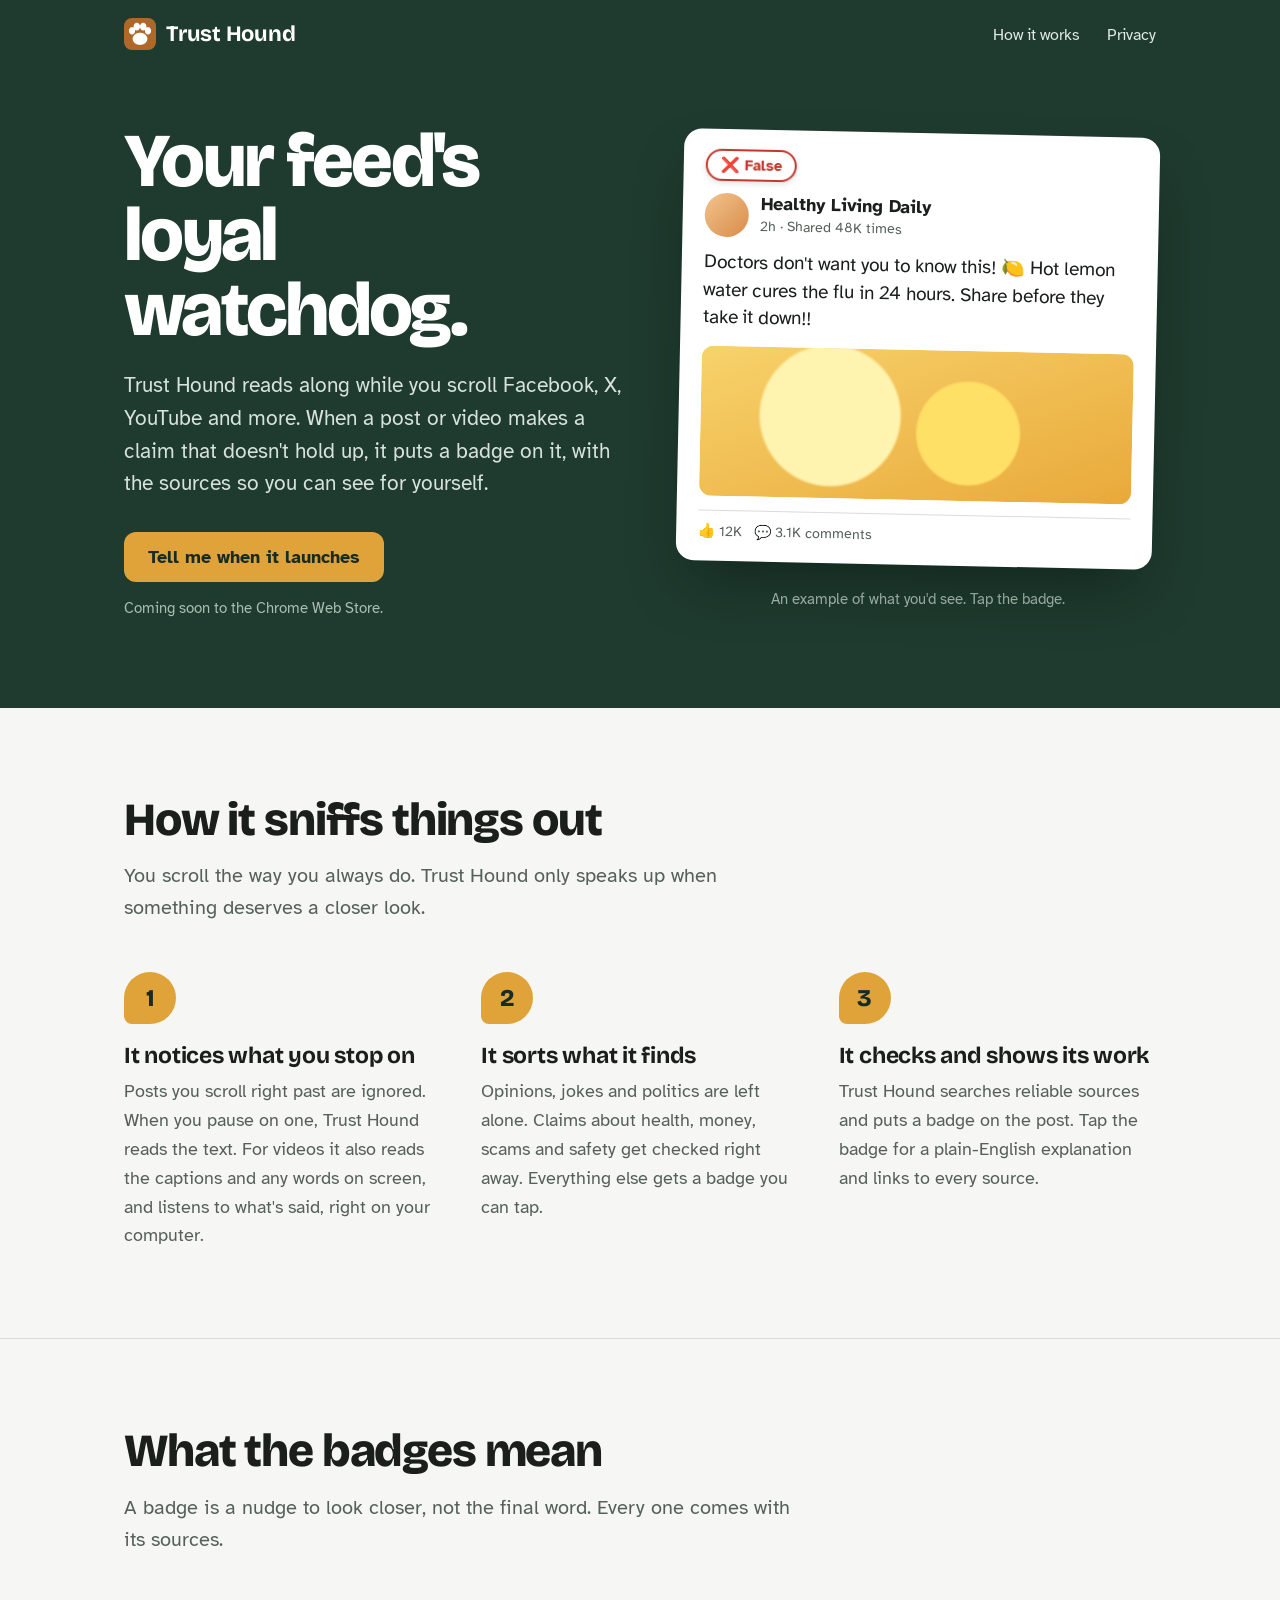
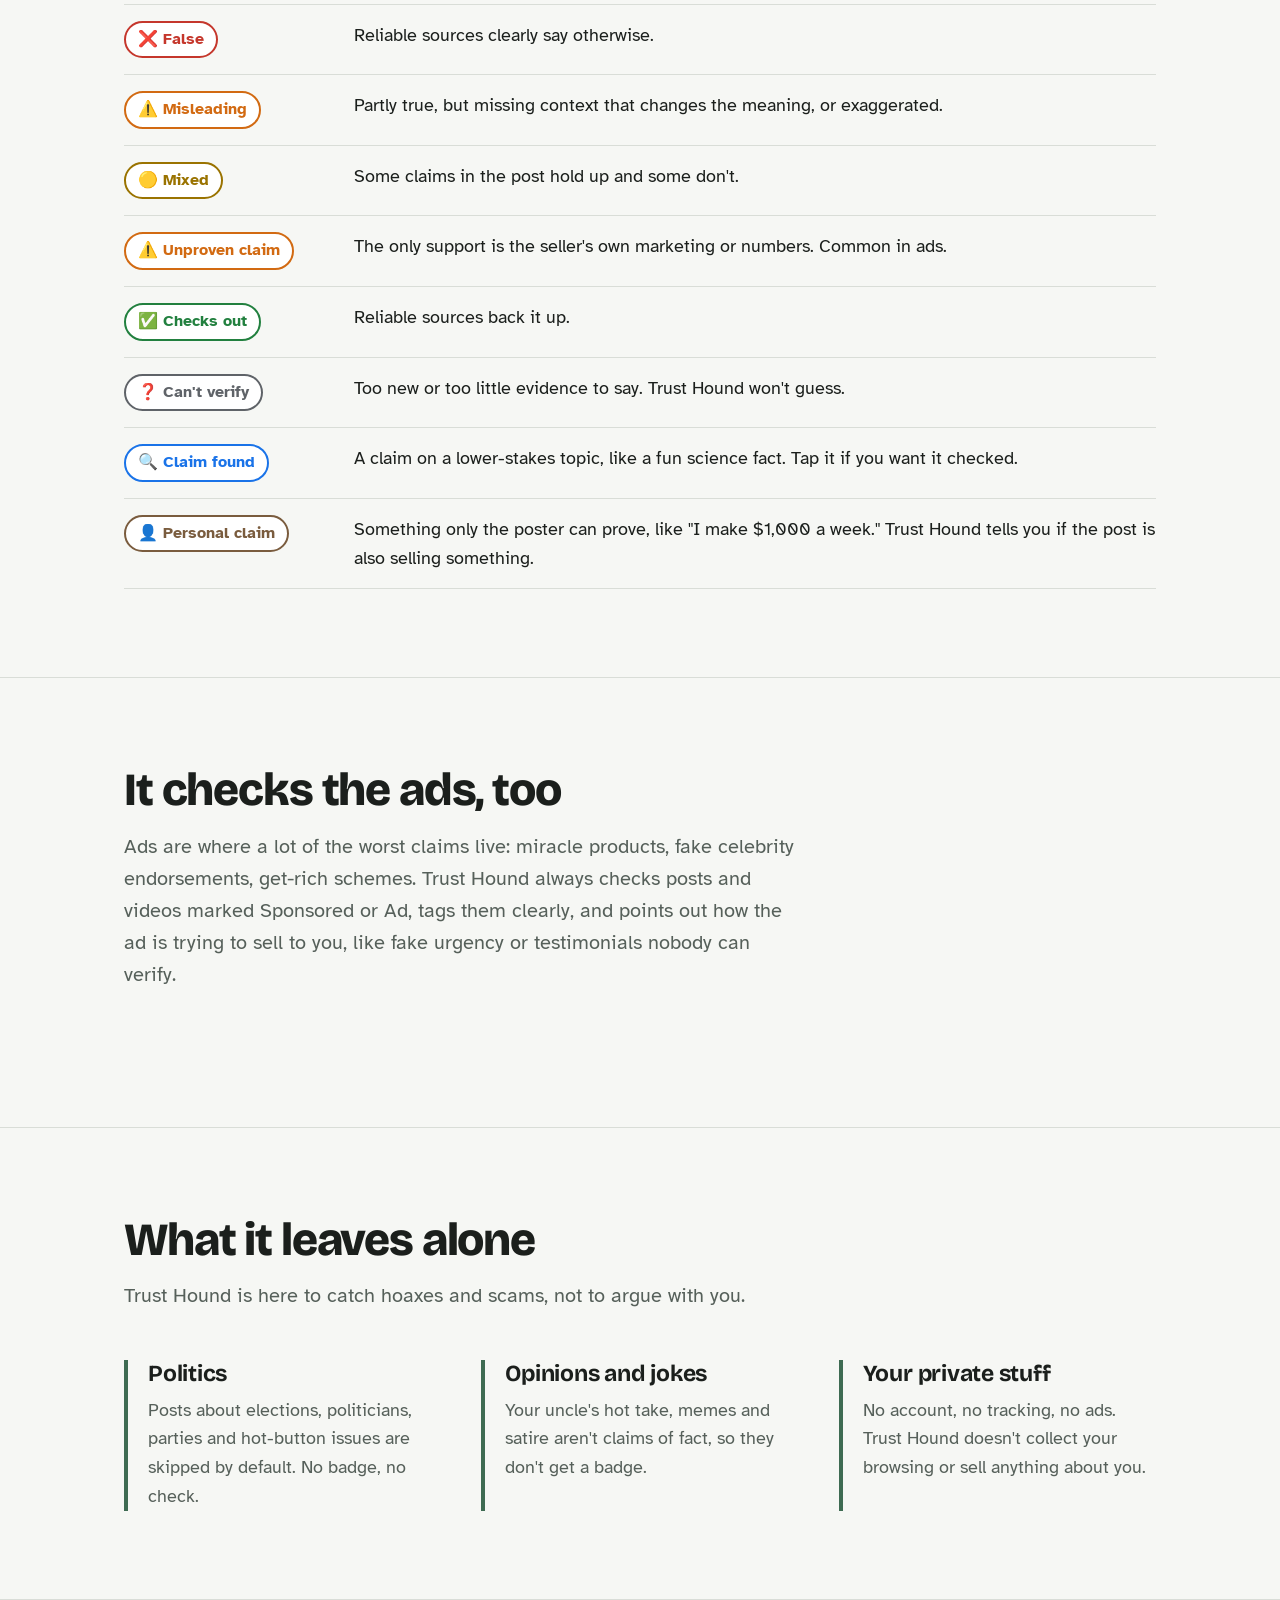
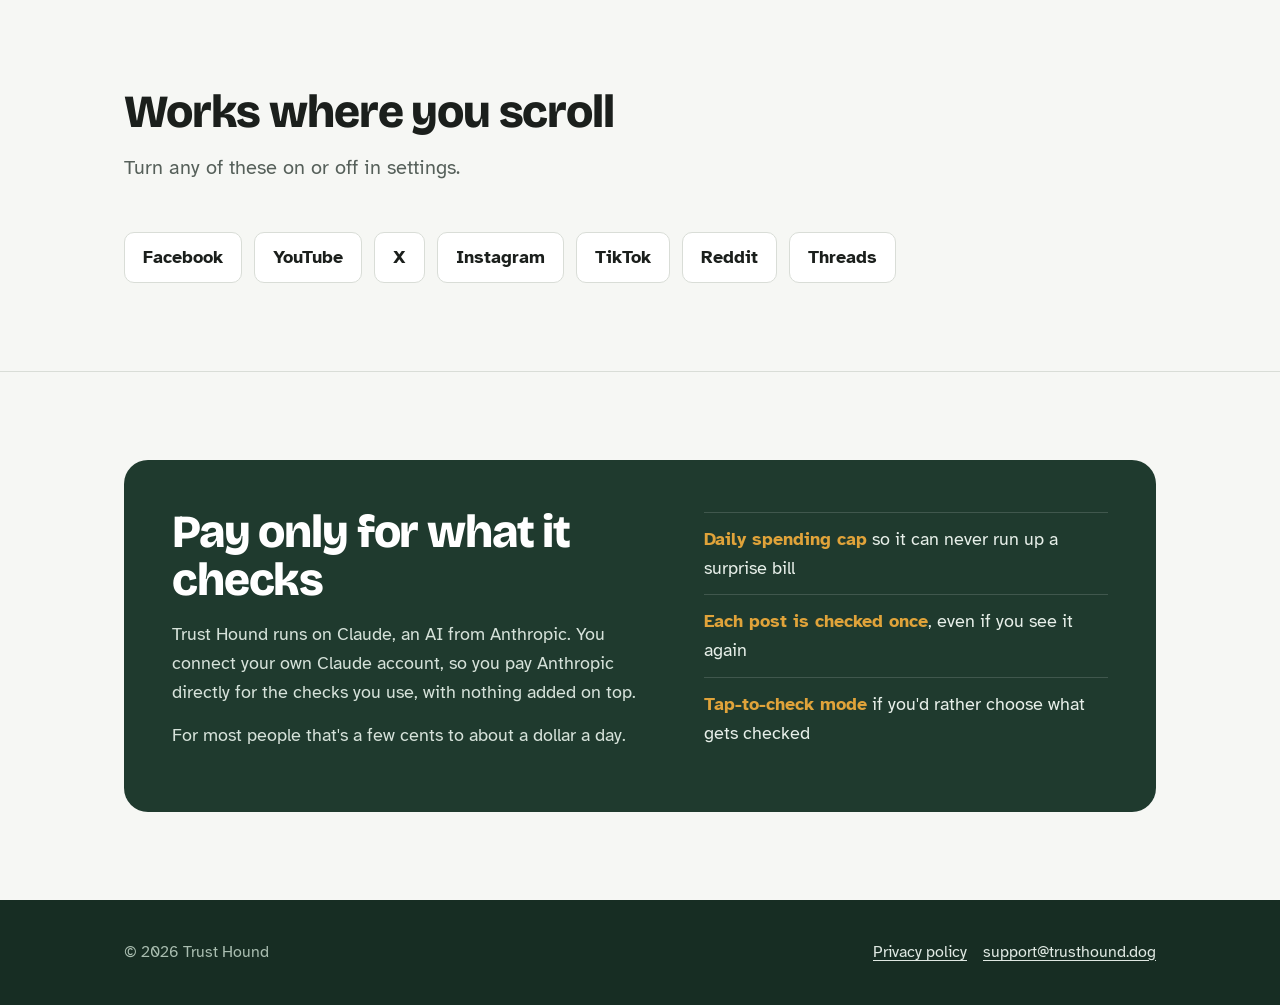
==== index.html @ 7e91432e "Add files via upload" ====
<!doctype html>
<html lang="en">
<head>
<meta charset="utf-8">
<meta name="viewport" content="width=device-width, initial-scale=1">
<title>Trust Hound — your feed's loyal watchdog</title>
<meta name="description" content="Trust Hound is a Chrome extension that flags false and misleading claims in social media posts and videos as you scroll, with sources for every verdict.">
<meta property="og:title" content="Trust Hound — your feed's loyal watchdog">
<meta property="og:description" content="Flags false and misleading posts and videos as you scroll, with sources for every verdict.">
<meta property="og:image" content="https://trusthound.dog/icon128.png">
<link rel="icon" href="icon128.png">
<link rel="preconnect" href="https://fonts.googleapis.com">
<link rel="preconnect" href="https://fonts.gstatic.com" crossorigin>
<link href="https://fonts.googleapis.com/css2?family=Atkinson+Hyperlegible:wght@400;700&family=Bricolage+Grotesque:opsz,wght@12..96,700;12..96,800&display=swap" rel="stylesheet">
<link rel="stylesheet" href="style.css">
</head>
<body>

<header class="bar">
  <div class="wrap">
    <a class="brand" href="/"><img src="icon128.png" alt="">Trust Hound</a>
    <nav>
      <a href="#how">How it works</a>
      <a href="privacy.html">Privacy</a>
    </nav>
  </div>
</header>

<main>
  <section class="hero">
    <div class="wrap">
      <div>
        <h1>Your feed's loyal watchdog.</h1>
        <p class="lede">Trust Hound reads along while you scroll Facebook, X, YouTube and more. When a post or video makes a claim that doesn't hold up, it puts a badge on it, with the sources so you can see for yourself.</p>
        <a class="cta" href="mailto:support@trusthound.dog?subject=Tell%20me%20when%20Trust%20Hound%20launches">Tell me when it launches</a>
        <span class="cta-note">Coming soon to the Chrome Web Store.</span>
      </div>

      <div class="demo">
        <article class="post" aria-label="Example post with a Trust Hound badge">
          <span class="pill-sniffing" aria-hidden="true">🐕 Sniffing…</span>
          <button class="pill" type="button" aria-expanded="false" aria-controls="verdict">❌ False</button>
          <div class="verdict" id="verdict">
            <p>Health agencies say there's no evidence lemon water cures the flu. It can help you stay hydrated, but flu usually lasts several days.</p>
            <p class="src">In the real extension, links to each source appear here.</p>
          </div>
          <div class="post-head">
            <div class="avatar" aria-hidden="true"></div>
            <div>
              <div class="post-name">Healthy Living Daily</div>
              <div class="post-meta">2h · Shared 48K times</div>
            </div>
          </div>
          <p class="post-body">Doctors don't want you to know this! 🍋 Hot lemon water cures the flu in 24 hours. Share before they take it down!!</p>
          <div class="post-img" aria-hidden="true"></div>
          <div class="post-stats">👍 12K &nbsp; 💬 3.1K comments</div>
        </article>
        <p class="demo-caption">An example of what you'd see. Tap the badge.</p>
      </div>
    </div>
  </section>

  <section class="block" id="how">
    <div class="wrap">
      <h2>How it sniffs things out</h2>
      <p class="intro">You scroll the way you always do. Trust Hound only speaks up when something deserves a closer look.</p>
      <ol class="steps">
        <li>
          <h3>It notices what you stop on</h3>
          <p>Posts you scroll right past are ignored. When you pause on one, Trust Hound reads the text. For videos it also reads the captions and any words on screen, and listens to what's said, right on your computer.</p>
        </li>
        <li>
          <h3>It sorts what it finds</h3>
          <p>Opinions, jokes and politics are left alone. Claims about health, money, scams and safety get checked right away. Everything else gets a badge you can tap.</p>
        </li>
        <li>
          <h3>It checks and shows its work</h3>
          <p>Trust Hound searches reliable sources and puts a badge on the post. Tap the badge for a plain-English explanation and links to every source.</p>
        </li>
      </ol>
    </div>
  </section>

  <section class="block">
    <div class="wrap">
      <h2>What the badges mean</h2>
      <p class="intro">A badge is a nudge to look closer, not the final word. Every one comes with its sources.</p>
      <table class="legend">
        <tr><td><span class="badge b-false">❌ False</span></td><td>Reliable sources clearly say otherwise.</td></tr>
        <tr><td><span class="badge b-mis">⚠️ Misleading</span></td><td>Partly true, but missing context that changes the meaning, or exaggerated.</td></tr>
        <tr><td><span class="badge b-mixed">🟡 Mixed</span></td><td>Some claims in the post hold up and some don't.</td></tr>
        <tr><td><span class="badge b-mis">⚠️ Unproven claim</span></td><td>The only support is the seller's own marketing or numbers. Common in ads.</td></tr>
        <tr><td><span class="badge b-ok">✅ Checks out</span></td><td>Reliable sources back it up.</td></tr>
        <tr><td><span class="badge b-unk">❓ Can't verify</span></td><td>Too new or too little evidence to say. Trust Hound won't guess.</td></tr>
        <tr><td><span class="badge b-claim">🔍 Claim found</span></td><td>A claim on a lower-stakes topic, like a fun science fact. Tap it if you want it checked.</td></tr>
        <tr><td><span class="badge b-personal">👤 Personal claim</span></td><td>Something only the poster can prove, like "I make $1,000 a week." Trust Hound tells you if the post is also selling something.</td></tr>
      </table>
    </div>
  </section>

  <section class="block">
    <div class="wrap">
      <h2>It checks the ads, too</h2>
      <p class="intro">Ads are where a lot of the worst claims live: miracle products, fake celebrity endorsements, get-rich schemes. Trust Hound always checks posts and videos marked Sponsored or Ad, tags them clearly, and points out how the ad is trying to sell to you, like fake urgency or testimonials nobody can verify.</p>
    </div>
  </section>

  <section class="block">
    <div class="wrap">
      <h2>What it leaves alone</h2>
      <p class="intro">Trust Hound is here to catch hoaxes and scams, not to argue with you.</p>
      <div class="leave-grid leave">
        <div>
          <h3>Politics</h3>
          <p>Posts about elections, politicians, parties and hot-button issues are skipped by default. No badge, no check.</p>
        </div>
        <div>
          <h3>Opinions and jokes</h3>
          <p>Your uncle's hot take, memes and satire aren't claims of fact, so they don't get a badge.</p>
        </div>
        <div>
          <h3>Your private stuff</h3>
          <p>No account, no tracking, no ads. Trust Hound doesn't collect your browsing or sell anything about you.</p>
        </div>
      </div>
    </div>
  </section>

  <section class="block">
    <div class="wrap">
      <h2>Works where you scroll</h2>
      <p class="intro">Turn any of these on or off in settings.</p>
      <ul class="sites">
        <li>Facebook</li><li>YouTube</li><li>X</li><li>Instagram</li><li>TikTok</li><li>Reddit</li><li>Threads</li>
      </ul>
    </div>
  </section>

  <section class="block">
    <div class="wrap">
      <div class="key">
        <div>
          <h2>Pay only for what it checks</h2>
          <p>Trust Hound runs on Claude, an AI from Anthropic. You connect your own Claude account, so you pay Anthropic directly for the checks you use, with nothing added on top.</p>
          <p>For most people that's a few cents to about a dollar a day.</p>
        </div>
        <ul>
          <li><strong>Daily spending cap</strong> so it can never run up a surprise bill</li>
          <li><strong>Each post is checked once</strong>, even if you see it again</li>
          <li><strong>Tap-to-check mode</strong> if you'd rather choose what gets checked</li>
        </ul>
      </div>
    </div>
  </section>
</main>

<footer>
  <div class="wrap">
    <span>© 2026 Trust Hound</span>
    <span><a href="privacy.html">Privacy policy</a> &nbsp;&nbsp; <a href="mailto:support@trusthound.dog">support@trusthound.dog</a></span>
  </div>
</footer>

<script>
  // The demo badge expands just like the real one.
  const pill = document.querySelector('.pill');
  const verdict = document.getElementById('verdict');
  pill.addEventListener('click', () => {
    const open = verdict.classList.toggle('open');
    pill.setAttribute('aria-expanded', String(open));
  });
</script>
</body>
</html>
---- style.css ----
/* Trust Hound — field green, brass collar tag, legible type for every age */
:root {
  --field: #1f3a2e;      /* hunter green, the hero ground */
  --field-deep: #172d23;
  --moss: #3e6b52;
  --brass: #e0a33a;      /* collar tag accent */
  --brass-deep: #b97f1c;
  --paper: #f6f7f4;      /* cool off-white */
  --ink: #1b1f1c;
  --muted: #56605a;
  --line: #d9ddd7;
  --red: #c5372c;
  --orange: #d26a12;
  --amber: #9a7300;
  --green: #22803f;
  --grey: #5f6368;

  --display: "Bricolage Grotesque", "Trebuchet MS", sans-serif;
  --body: "Atkinson Hyperlegible", "Segoe UI", Arial, sans-serif;
}

* { box-sizing: border-box; }
html { -webkit-text-size-adjust: 100%; }
body {
  margin: 0;
  background: var(--paper);
  color: var(--ink);
  font: 18px/1.6 var(--body);
}
img { max-width: 100%; display: block; }
a { color: var(--moss); text-underline-offset: 3px; }
a:hover { color: var(--field); }
:focus-visible { outline: 3px solid var(--brass); outline-offset: 3px; border-radius: 4px; }

.wrap { max-width: 1080px; margin: 0 auto; padding: 0 24px; }

/* ---------- top bar ---------- */
.bar { background: var(--field); color: #fff; }
.bar .wrap { display: flex; align-items: center; justify-content: space-between; height: 68px; }
.brand { display: flex; align-items: center; gap: 10px; color: #fff; text-decoration: none;
  font: 700 22px/1 var(--display); letter-spacing: -0.01em; }
.brand img { width: 32px; height: 32px; border-radius: 8px; }
.brand:hover { color: #fff; }
.bar nav a { color: #dfe8e2; text-decoration: none; margin-left: 22px; font-size: 16px; }
.bar nav a:hover { color: #fff; text-decoration: underline; }

/* ---------- hero ---------- */
.hero { background: var(--field); color: #fff; padding: 56px 0 88px; overflow: hidden; }
.hero .wrap { display: grid; grid-template-columns: 1.05fr 1fr; gap: 56px; align-items: center; }
.hero h1 {
  font: 800 clamp(44px, 6.4vw, 76px)/0.98 var(--display);
  letter-spacing: -0.035em;
  margin: 0 0 22px;
}
.hero .lede { font-size: 21px; line-height: 1.55; color: #d6e2da; max-width: 30em; margin: 0 0 32px; }
.cta { display: inline-flex; align-items: center; gap: 10px; background: var(--brass); color: var(--field-deep);
  font: 700 18px/1 var(--body); padding: 16px 24px; border-radius: 12px; text-decoration: none; }
.cta:hover { background: #ebb653; color: var(--field-deep); }
.cta-note { display: block; margin-top: 14px; font-size: 15px; color: #a9bdb0; }

/* the demo: one mock post getting sniffed */
.demo { position: relative; }
.tag-hole { display: none; }
.post {
  position: relative;
  background: #fff; color: var(--ink); border-radius: 18px; padding: 20px 22px 18px;
  box-shadow: 0 30px 60px -20px rgba(5, 20, 12, 0.55);
  transform: rotate(1.2deg);
}
.post-head { display: flex; align-items: center; gap: 12px; margin-bottom: 12px; }
.avatar { width: 44px; height: 44px; border-radius: 50%; background: linear-gradient(135deg, #f2c48d, #d98b4a); flex: none; }
.post-name { font-weight: 700; line-height: 1.2; }
.post-meta { font-size: 14px; color: var(--muted); }
.post-body { font-size: 19px; line-height: 1.45; margin: 0 0 14px; }
.post-img { height: 150px; border-radius: 12px; margin-bottom: 14px;
  background:
    radial-gradient(circle at 30% 45%, #fff3b0 0 22%, transparent 23%),
    radial-gradient(circle at 62% 55%, #ffe066 0 18%, transparent 19%),
    linear-gradient(160deg, #f7d26b, #e9a93a); }
.post-stats { font-size: 14px; color: var(--muted); border-top: 1px solid var(--line); padding-top: 10px; }

.pill {
  display: inline-flex; align-items: center; gap: 8px; margin-bottom: 12px;
  border: 2px solid var(--red); color: var(--red); background: #fff;
  border-radius: 999px; padding: 5px 13px; font: 700 15px/1.2 var(--body);
  cursor: pointer; box-shadow: 0 2px 6px rgba(0,0,0,0.12);
}
.pill .sniff { display: none; }
.verdict { display: none; margin: 0 0 14px; padding: 12px 14px; border-radius: 12px; background: #fbf1ef;
  font-size: 15.5px; line-height: 1.5; }
.verdict.open { display: block; }
.verdict p { margin: 0 0 8px; }
.verdict .src { margin: 0; color: var(--muted); font-size: 14px; }

/* single orchestrated moment: the hound sniffs, then the badge lands */
@media (prefers-reduced-motion: no-preference) {
  .pill { animation: land 0.45s cubic-bezier(.2,.9,.3,1.3) 1.6s both; }
  .pill-sniffing { position: absolute; top: 20px; left: 22px; display: inline-flex; align-items: center; gap: 8px;
    border: 2px solid var(--line); color: var(--muted); background: #fff; border-radius: 999px; padding: 5px 13px;
    font: 700 15px/1.2 var(--body); animation: sniff 1.6s ease both; }
  @keyframes land { from { opacity: 0; transform: translateY(-8px) scale(0.9); } to { opacity: 1; transform: none; } }
  @keyframes sniff { 0%, 90% { opacity: 1; } 100% { opacity: 0; visibility: hidden; } }
}
@media (prefers-reduced-motion: reduce) { .pill-sniffing { display: none; } }

.demo-caption { margin: 22px 0 0; text-align: center; font-size: 15px; color: #a9bdb0; }

/* ---------- sections ---------- */
section.block { padding: 88px 0; }
section.block + section.block { border-top: 1px solid var(--line); }
h2 { font: 800 clamp(32px, 4vw, 46px)/1.05 var(--display); letter-spacing: -0.025em; margin: 0 0 16px; }
.intro { font-size: 20px; color: var(--muted); max-width: 34em; margin: 0 0 48px; }

/* how it works — a real sequence, so it gets numbers */
.steps { list-style: none; margin: 0; padding: 0; display: grid; grid-template-columns: repeat(3, 1fr); gap: 40px; counter-reset: step; }
.steps li { counter-increment: step; }
.steps li::before {
  content: counter(step); display: grid; place-items: center; width: 52px; height: 52px; margin-bottom: 18px;
  border-radius: 50% 50% 50% 8px; background: var(--brass); color: var(--field-deep);
  font: 800 24px/1 var(--display);
}
.steps h3, .leave h3 { font: 700 23px/1.2 var(--display); margin: 0 0 8px; letter-spacing: -0.01em; }
.steps p, .leave p { margin: 0; color: var(--muted); }

/* badge legend — a reference table, not cards */
.legend { width: 100%; border-collapse: collapse; }
.legend td { padding: 16px 0; border-bottom: 1px solid var(--line); vertical-align: top; }
.legend tr:first-child td { border-top: 1px solid var(--line); }
.legend td:first-child { width: 230px; padding-right: 24px; }
.badge { display: inline-flex; align-items: center; gap: 7px; border: 2px solid currentColor; border-radius: 999px;
  padding: 4px 12px; font-weight: 700; font-size: 16px; white-space: nowrap; background: #fff; }
.b-false { color: var(--red); } .b-mis { color: var(--orange); } .b-mixed { color: var(--amber); }
.b-ok { color: var(--green); } .b-unk { color: var(--grey); }
.b-claim { color: #1a73e8; } .b-personal { color: #7a5c3e; }

/* what it leaves alone */
.leave-grid { display: grid; grid-template-columns: repeat(3, 1fr); gap: 40px; }
.leave div { border-left: 4px solid var(--moss); padding-left: 20px; }

/* sites */
.sites { display: flex; flex-wrap: wrap; gap: 12px; margin: 0; padding: 0; list-style: none; }
.sites li { background: #fff; border: 1px solid var(--line); border-radius: 10px; padding: 10px 18px; font-weight: 700; }

/* pricing / key note */
.key { background: var(--field); color: #fff; border-radius: 24px; padding: 48px; display: grid; grid-template-columns: 1.2fr 1fr; gap: 48px; align-items: center; }
.key h2 { color: #fff; }
.key p { color: #d6e2da; margin: 0 0 14px; }
.key ul { margin: 0; padding: 0; list-style: none; }
.key li { padding: 12px 0; border-top: 1px solid rgba(255,255,255,0.15); color: #e7efe9; }
.key li strong { color: var(--brass); }

/* ---------- footer ---------- */
footer { background: var(--field-deep); color: #a9bdb0; padding: 40px 0; font-size: 16px; }
footer .wrap { display: flex; flex-wrap: wrap; gap: 16px 32px; justify-content: space-between; align-items: center; }
footer a { color: #dfe8e2; }
footer a:hover { color: #fff; }

/* ---------- long-form pages (privacy) ---------- */
.doc { max-width: 720px; margin: 0 auto; padding: 64px 24px 96px; }
.doc h1 { font: 800 clamp(36px, 5vw, 52px)/1.05 var(--display); letter-spacing: -0.03em; margin: 0 0 10px; }
.doc .updated { color: var(--muted); margin: 0 0 40px; }
.doc h2 { font-size: 27px; margin: 48px 0 12px; }
.doc p, .doc li { line-height: 1.7; }
.doc ul { padding-left: 22px; }
.doc li { margin: 6px 0; }
.doc .summary { background: #fff; border: 1px solid var(--line); border-left: 5px solid var(--brass); border-radius: 12px; padding: 20px 24px; }
.doc .summary p { margin: 0; }

/* ---------- responsive ---------- */
@media (max-width: 860px) {
  .hero .wrap, .key { grid-template-columns: 1fr; }
  .hero { padding: 36px 0 64px; }
  .steps, .leave-grid { grid-template-columns: 1fr; gap: 32px; }
  .post { transform: none; }
  .key { padding: 32px 24px; }
  .legend td:first-child { width: auto; display: block; padding: 16px 0 6px; border-bottom: 0; }
  .legend td:last-child { display: block; padding-top: 0; }
  .legend tr:first-child td:last-child { border-top: 0; }
  .bar nav a { margin-left: 16px; }
}
@media (max-width: 420px) {
  body { font-size: 17px; }
  .wrap { padding: 0 16px; }
  .bar nav a:first-child { display: none; }
}
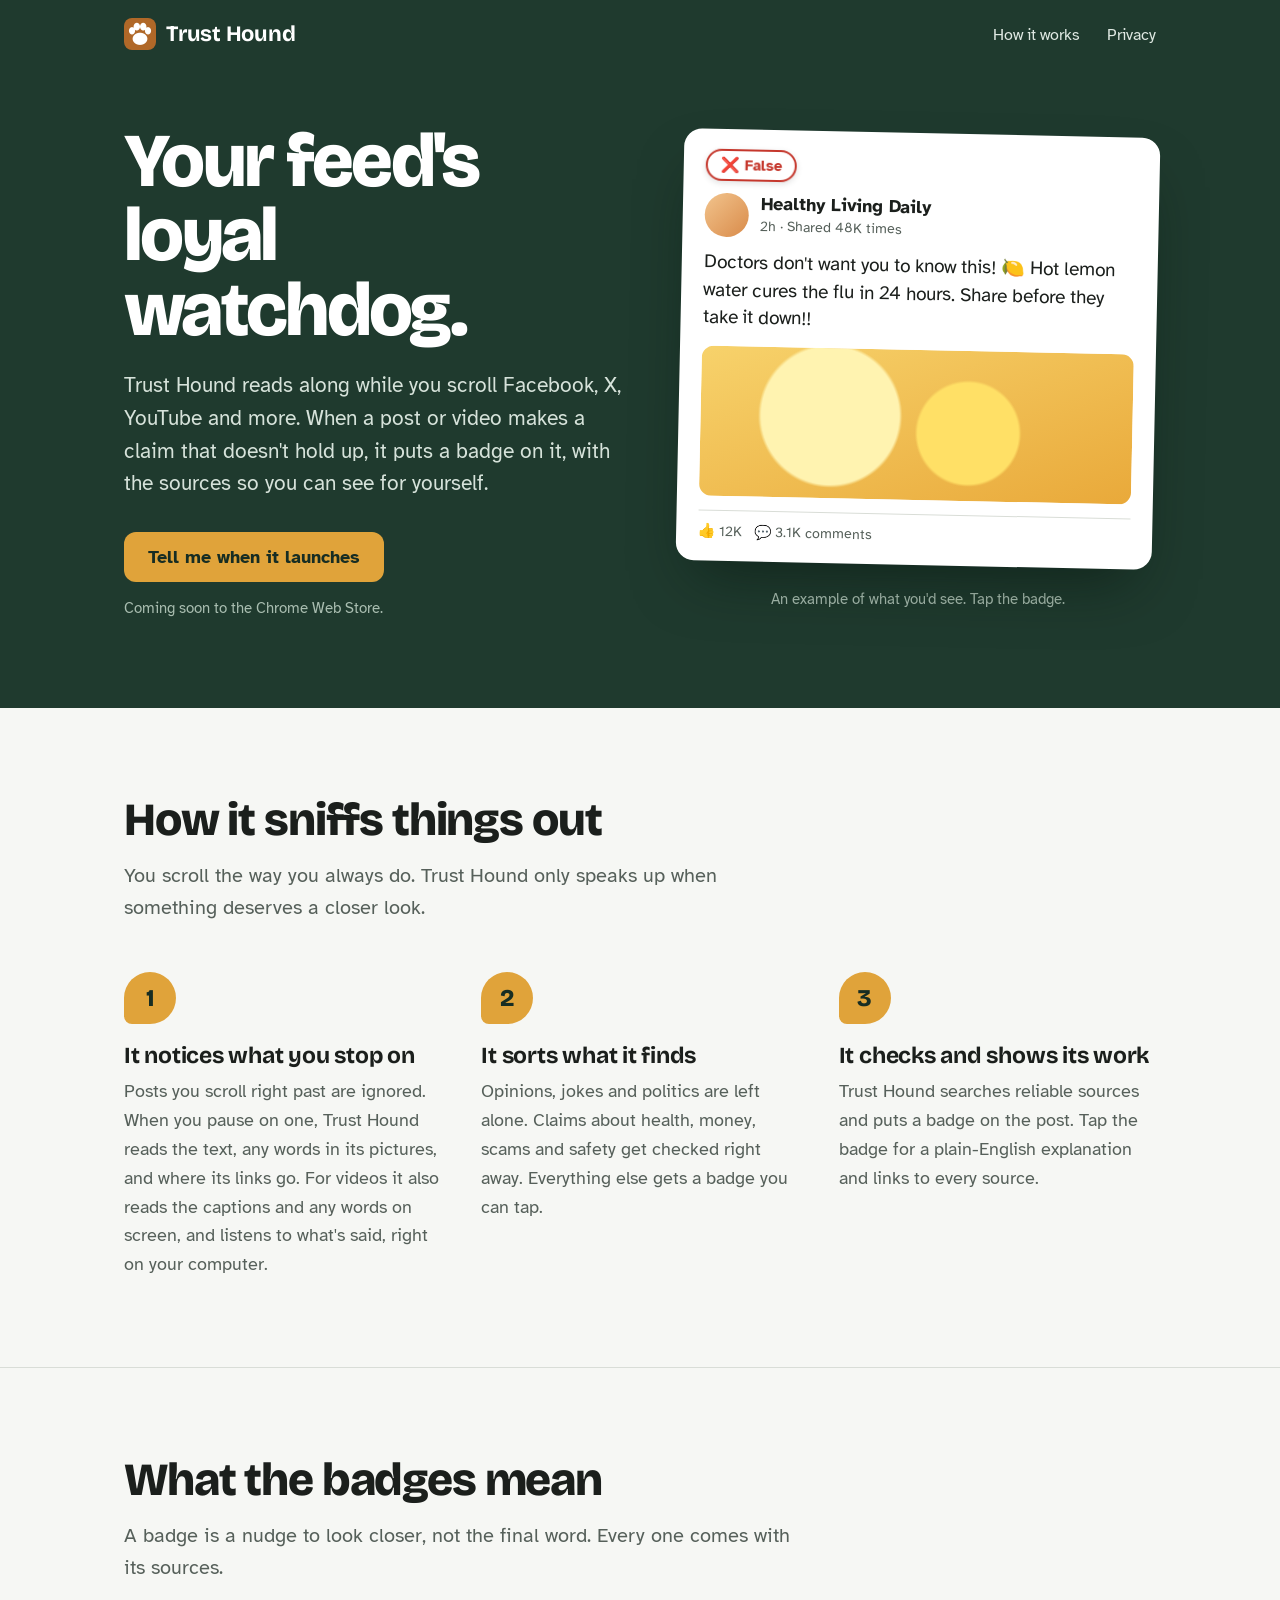
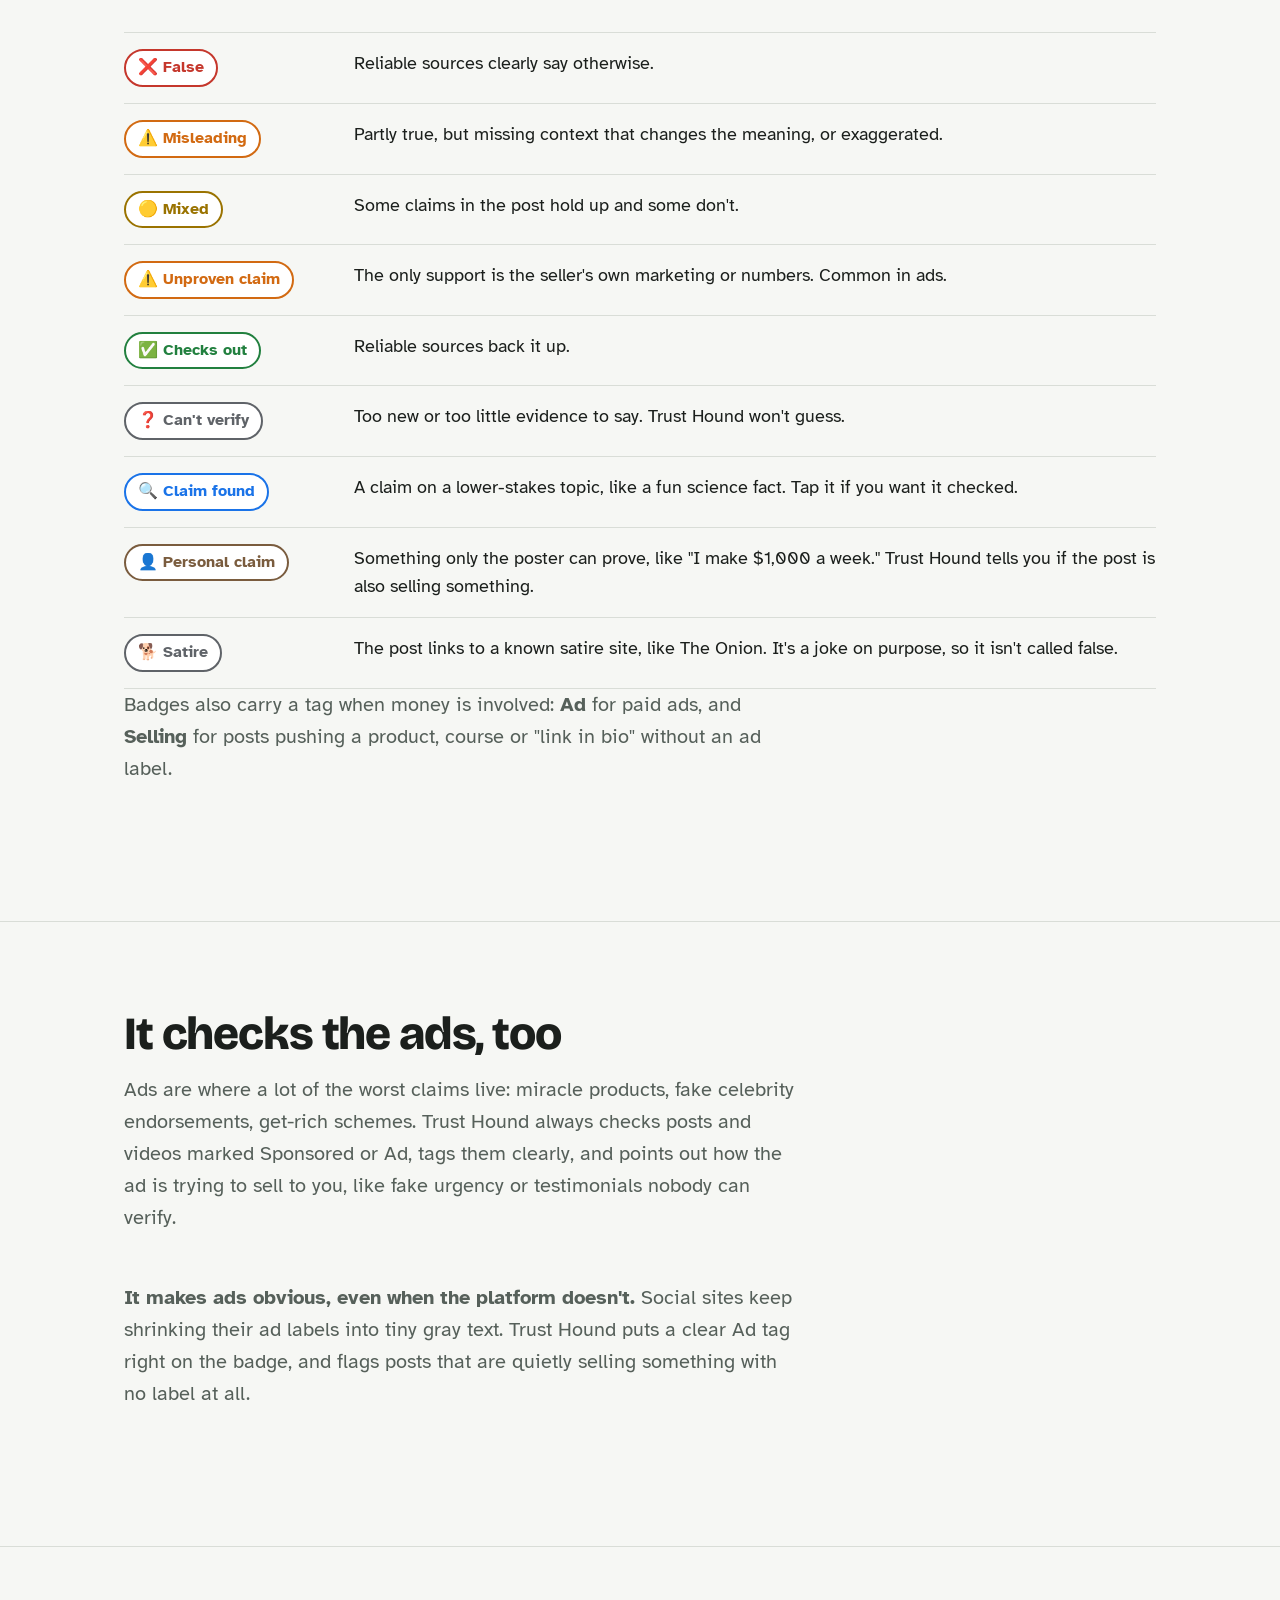
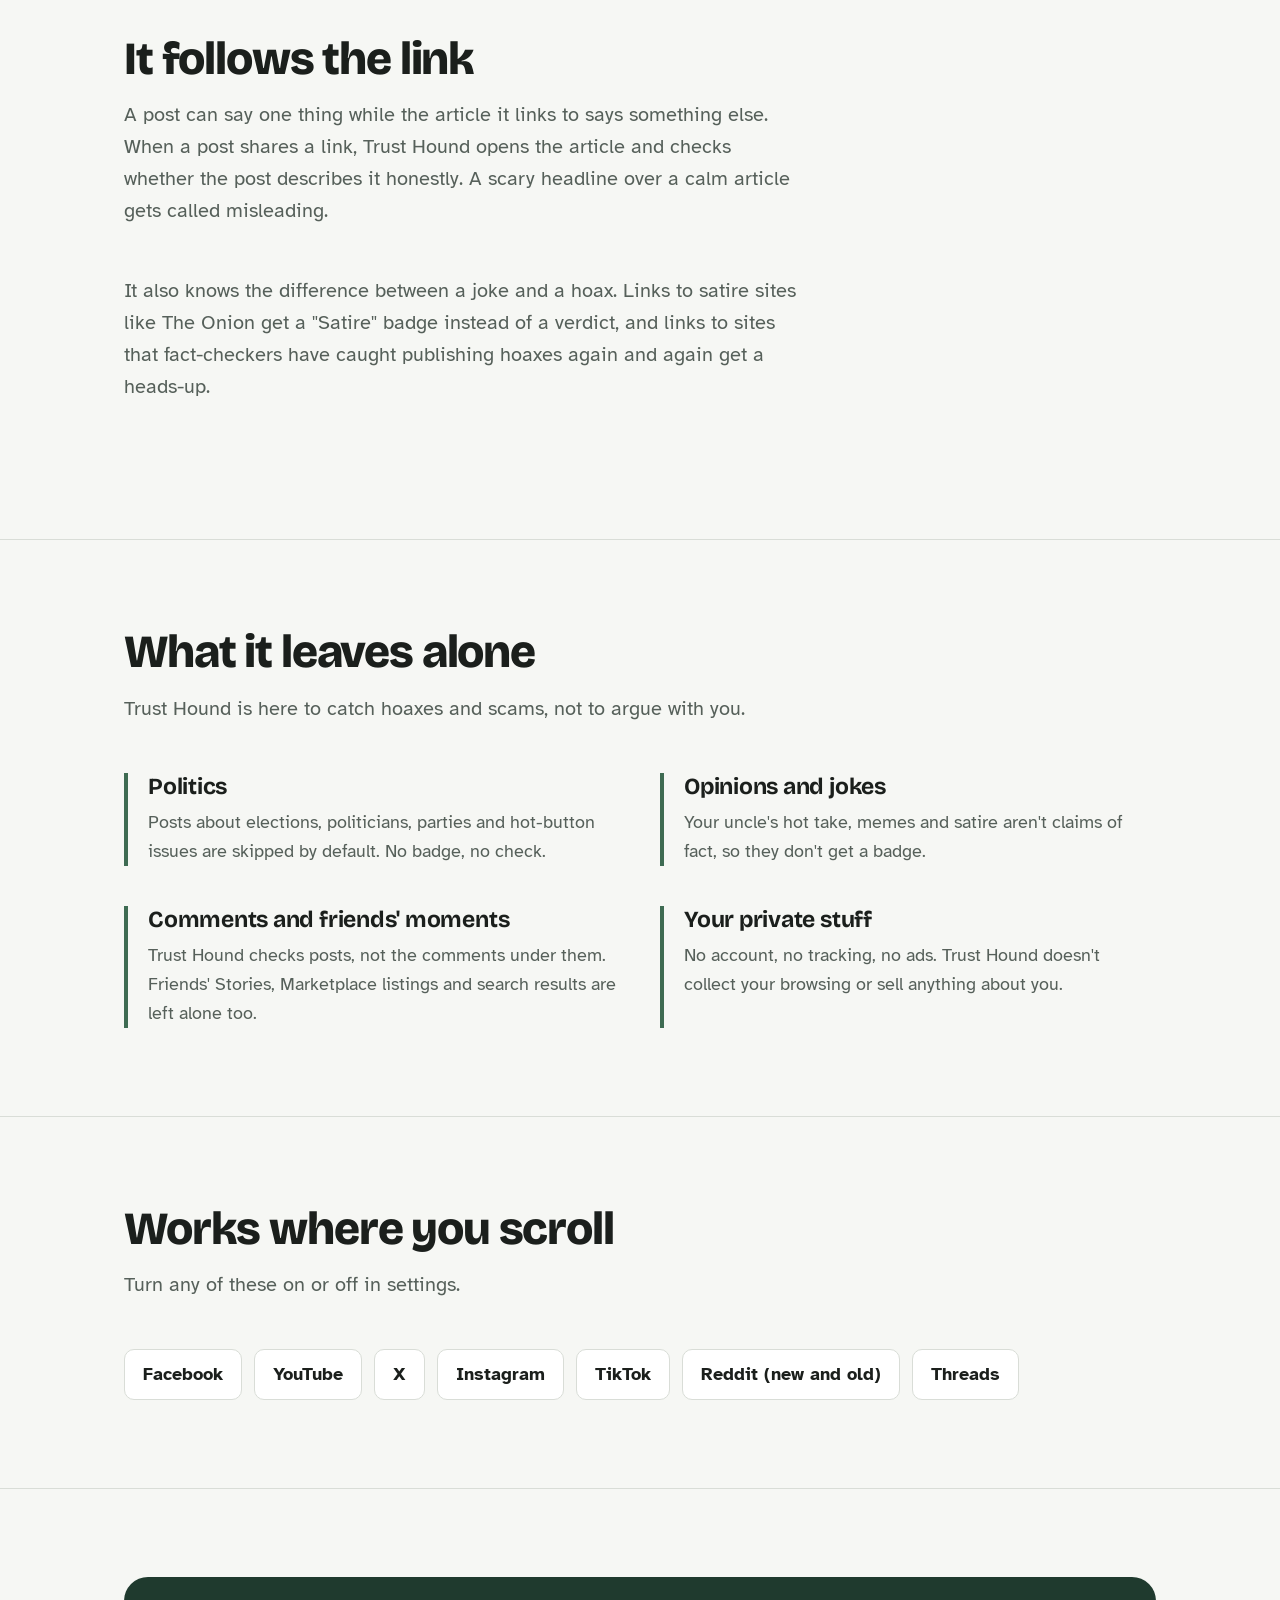
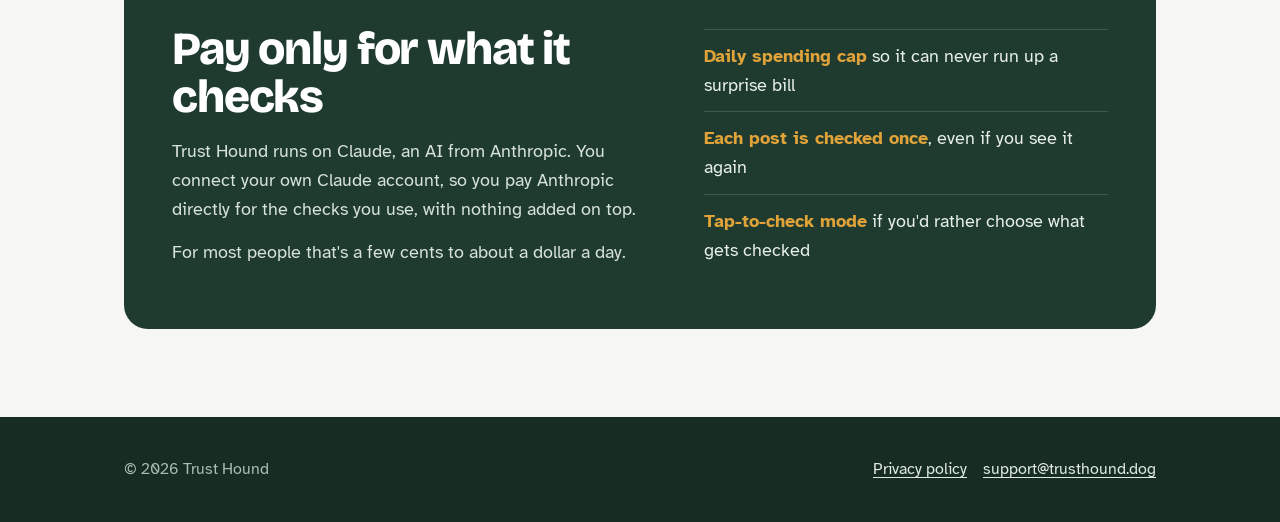
==== commit 2a31bc60: "Site: links, pictures, ads made obvious, old Reddit" ====
--- a/index.html
+++ b/index.html
@@ -67,7 +67,7 @@
       <ol class="steps">
         <li>
           <h3>It notices what you stop on</h3>
-          <p>Posts you scroll right past are ignored. When you pause on one, Trust Hound reads the text. For videos it also reads the captions and any words on screen, and listens to what's said, right on your computer.</p>
+          <p>Posts you scroll right past are ignored. When you pause on one, Trust Hound reads the text, any words in its pictures, and where its links go. For videos it also reads the captions and any words on screen, and listens to what's said, right on your computer.</p>
         </li>
         <li>
           <h3>It sorts what it finds</h3>
@@ -94,7 +94,9 @@
         <tr><td><span class="badge b-unk">❓ Can't verify</span></td><td>Too new or too little evidence to say. Trust Hound won't guess.</td></tr>
         <tr><td><span class="badge b-claim">🔍 Claim found</span></td><td>A claim on a lower-stakes topic, like a fun science fact. Tap it if you want it checked.</td></tr>
         <tr><td><span class="badge b-personal">👤 Personal claim</span></td><td>Something only the poster can prove, like "I make $1,000 a week." Trust Hound tells you if the post is also selling something.</td></tr>
+        <tr><td><span class="badge b-unk">🐕 Satire</span></td><td>The post links to a known satire site, like The Onion. It's a joke on purpose, so it isn't called false.</td></tr>
       </table>
+      <p class="intro">Badges also carry a tag when money is involved: <strong>Ad</strong> for paid ads, and <strong>Selling</strong> for posts pushing a product, course or "link in bio" without an ad label.</p>
     </div>
   </section>
 
@@ -102,6 +104,15 @@
     <div class="wrap">
       <h2>It checks the ads, too</h2>
       <p class="intro">Ads are where a lot of the worst claims live: miracle products, fake celebrity endorsements, get-rich schemes. Trust Hound always checks posts and videos marked Sponsored or Ad, tags them clearly, and points out how the ad is trying to sell to you, like fake urgency or testimonials nobody can verify.</p>
+      <p class="intro"><strong>It makes ads obvious, even when the platform doesn't.</strong> Social sites keep shrinking their ad labels into tiny gray text. Trust Hound puts a clear Ad tag right on the badge, and flags posts that are quietly selling something with no label at all.</p>
+    </div>
+  </section>
+
+  <section class="block">
+    <div class="wrap">
+      <h2>It follows the link</h2>
+      <p class="intro">A post can say one thing while the article it links to says something else. When a post shares a link, Trust Hound opens the article and checks whether the post describes it honestly. A scary headline over a calm article gets called misleading.</p>
+      <p class="intro">It also knows the difference between a joke and a hoax. Links to satire sites like The Onion get a "Satire" badge instead of a verdict, and links to sites that fact-checkers have caught publishing hoaxes again and again get a heads-up.</p>
     </div>
   </section>
 
@@ -119,6 +130,10 @@
           <p>Your uncle's hot take, memes and satire aren't claims of fact, so they don't get a badge.</p>
         </div>
         <div>
+          <h3>Comments and friends' moments</h3>
+          <p>Trust Hound checks posts, not the comments under them. Friends' Stories, Marketplace listings and search results are left alone too.</p>
+        </div>
+        <div>
           <h3>Your private stuff</h3>
           <p>No account, no tracking, no ads. Trust Hound doesn't collect your browsing or sell anything about you.</p>
         </div>
@@ -131,7 +146,7 @@
       <h2>Works where you scroll</h2>
       <p class="intro">Turn any of these on or off in settings.</p>
       <ul class="sites">
-        <li>Facebook</li><li>YouTube</li><li>X</li><li>Instagram</li><li>TikTok</li><li>Reddit</li><li>Threads</li>
+        <li>Facebook</li><li>YouTube</li><li>X</li><li>Instagram</li><li>TikTok</li><li>Reddit (new and old)</li><li>Threads</li>
       </ul>
     </div>
   </section>
--- a/style.css
+++ b/style.css
@@ -134,7 +134,7 @@
 .b-claim { color: #1a73e8; } .b-personal { color: #7a5c3e; }
 
 /* what it leaves alone */
-.leave-grid { display: grid; grid-template-columns: repeat(3, 1fr); gap: 40px; }
+.leave-grid { display: grid; grid-template-columns: repeat(2, 1fr); gap: 40px; }
 .leave div { border-left: 4px solid var(--moss); padding-left: 20px; }
 
 /* sites */
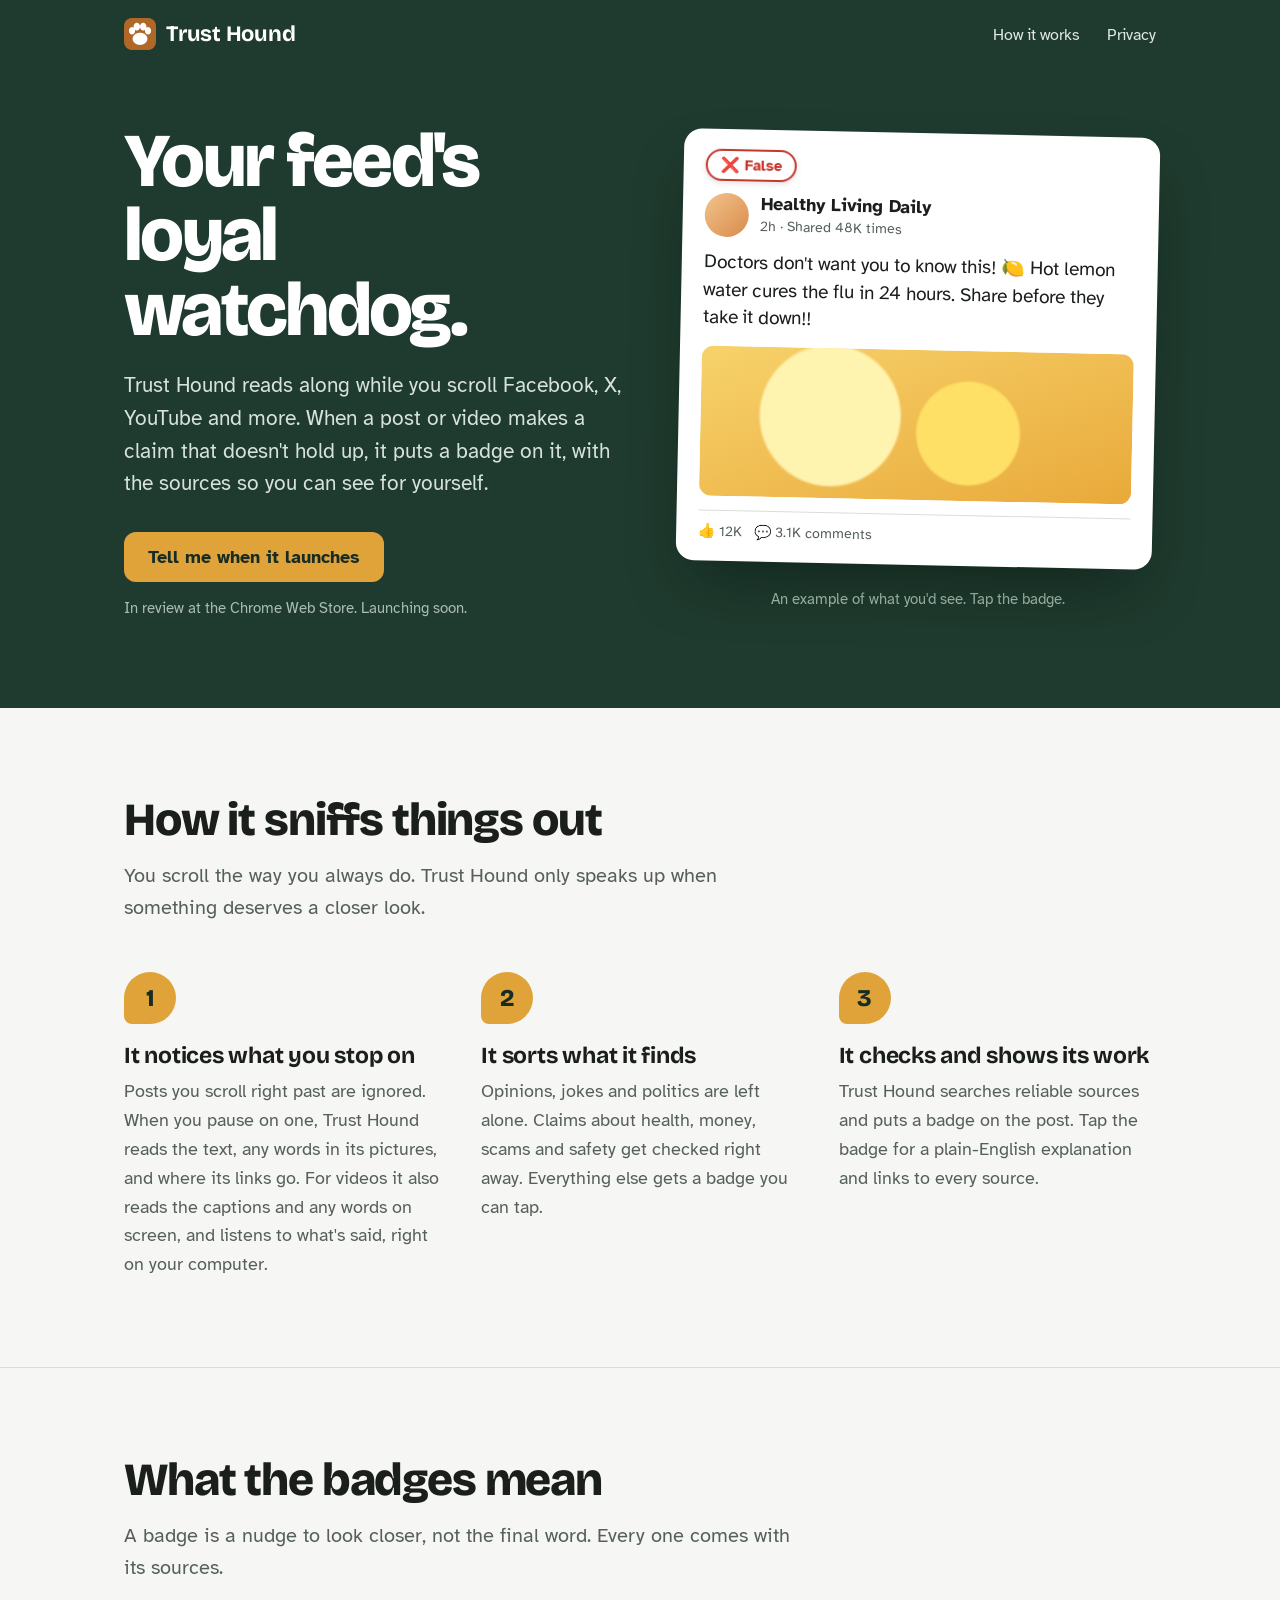
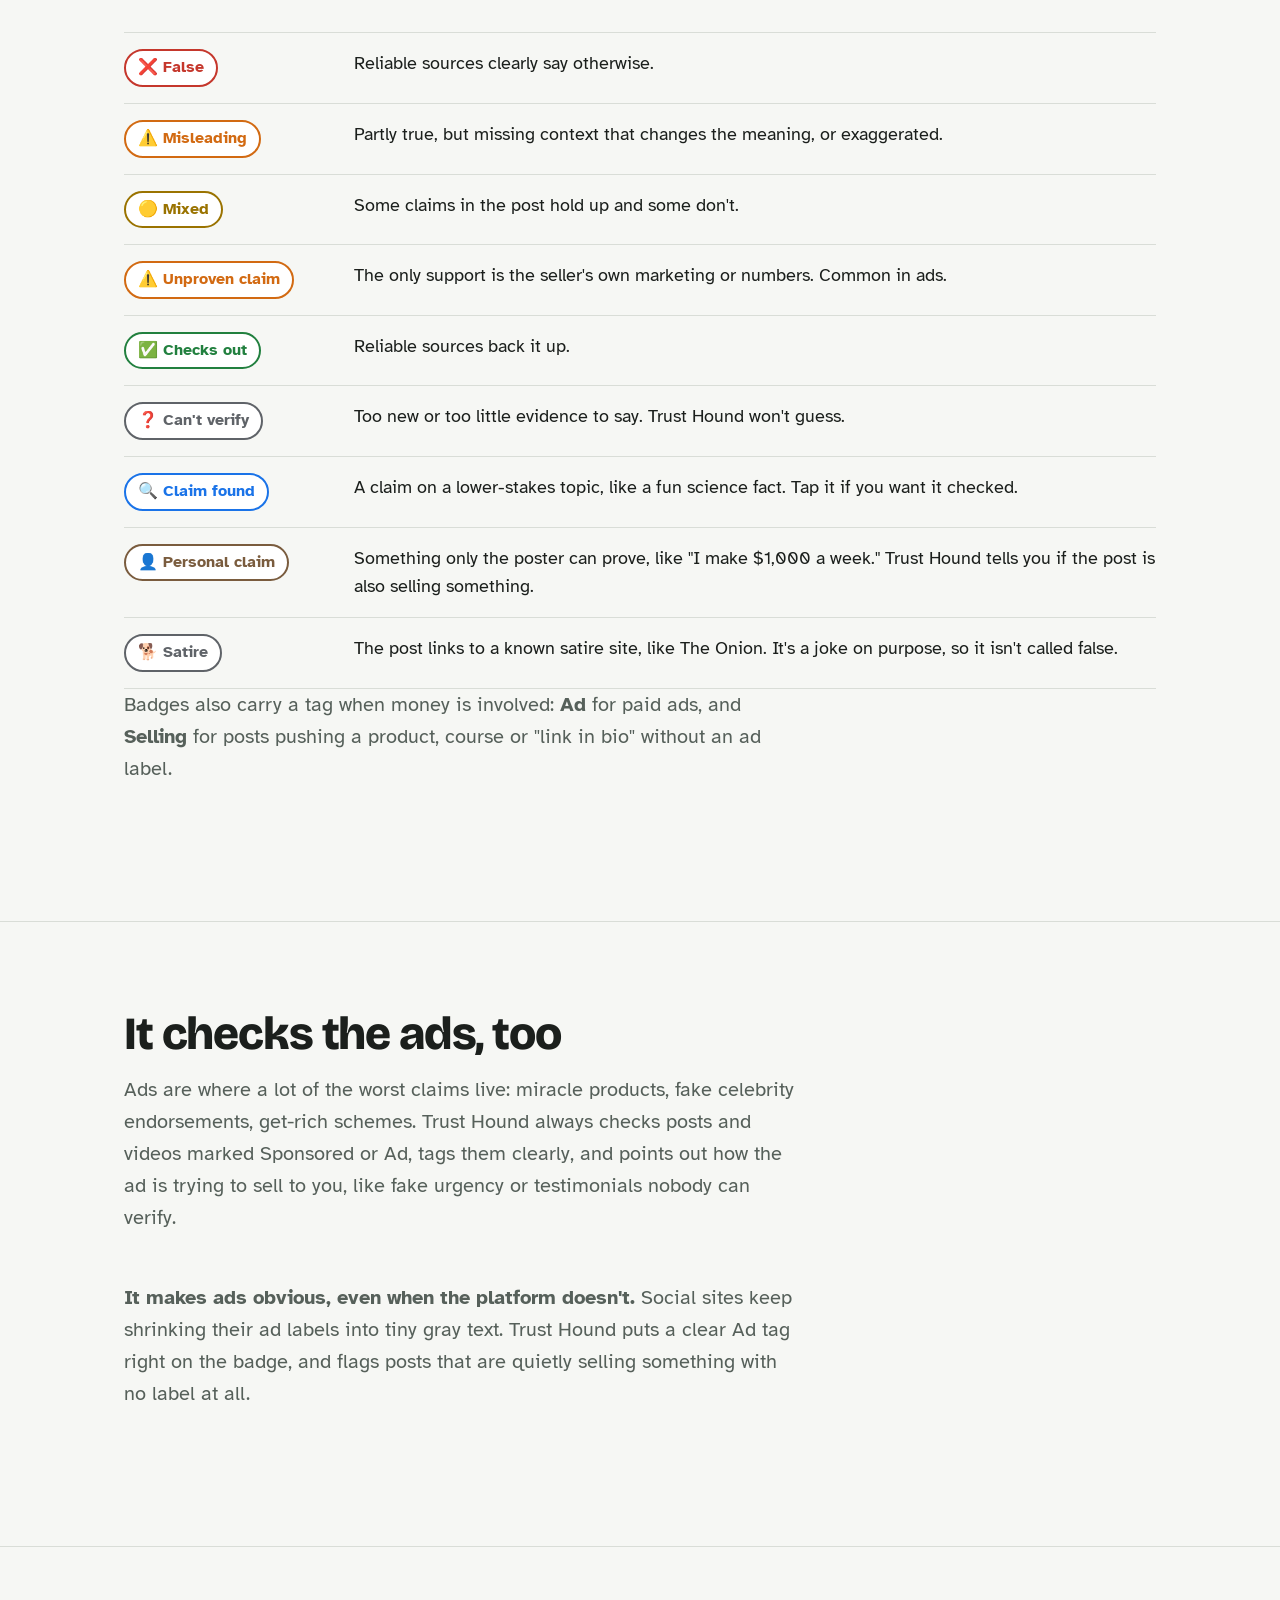
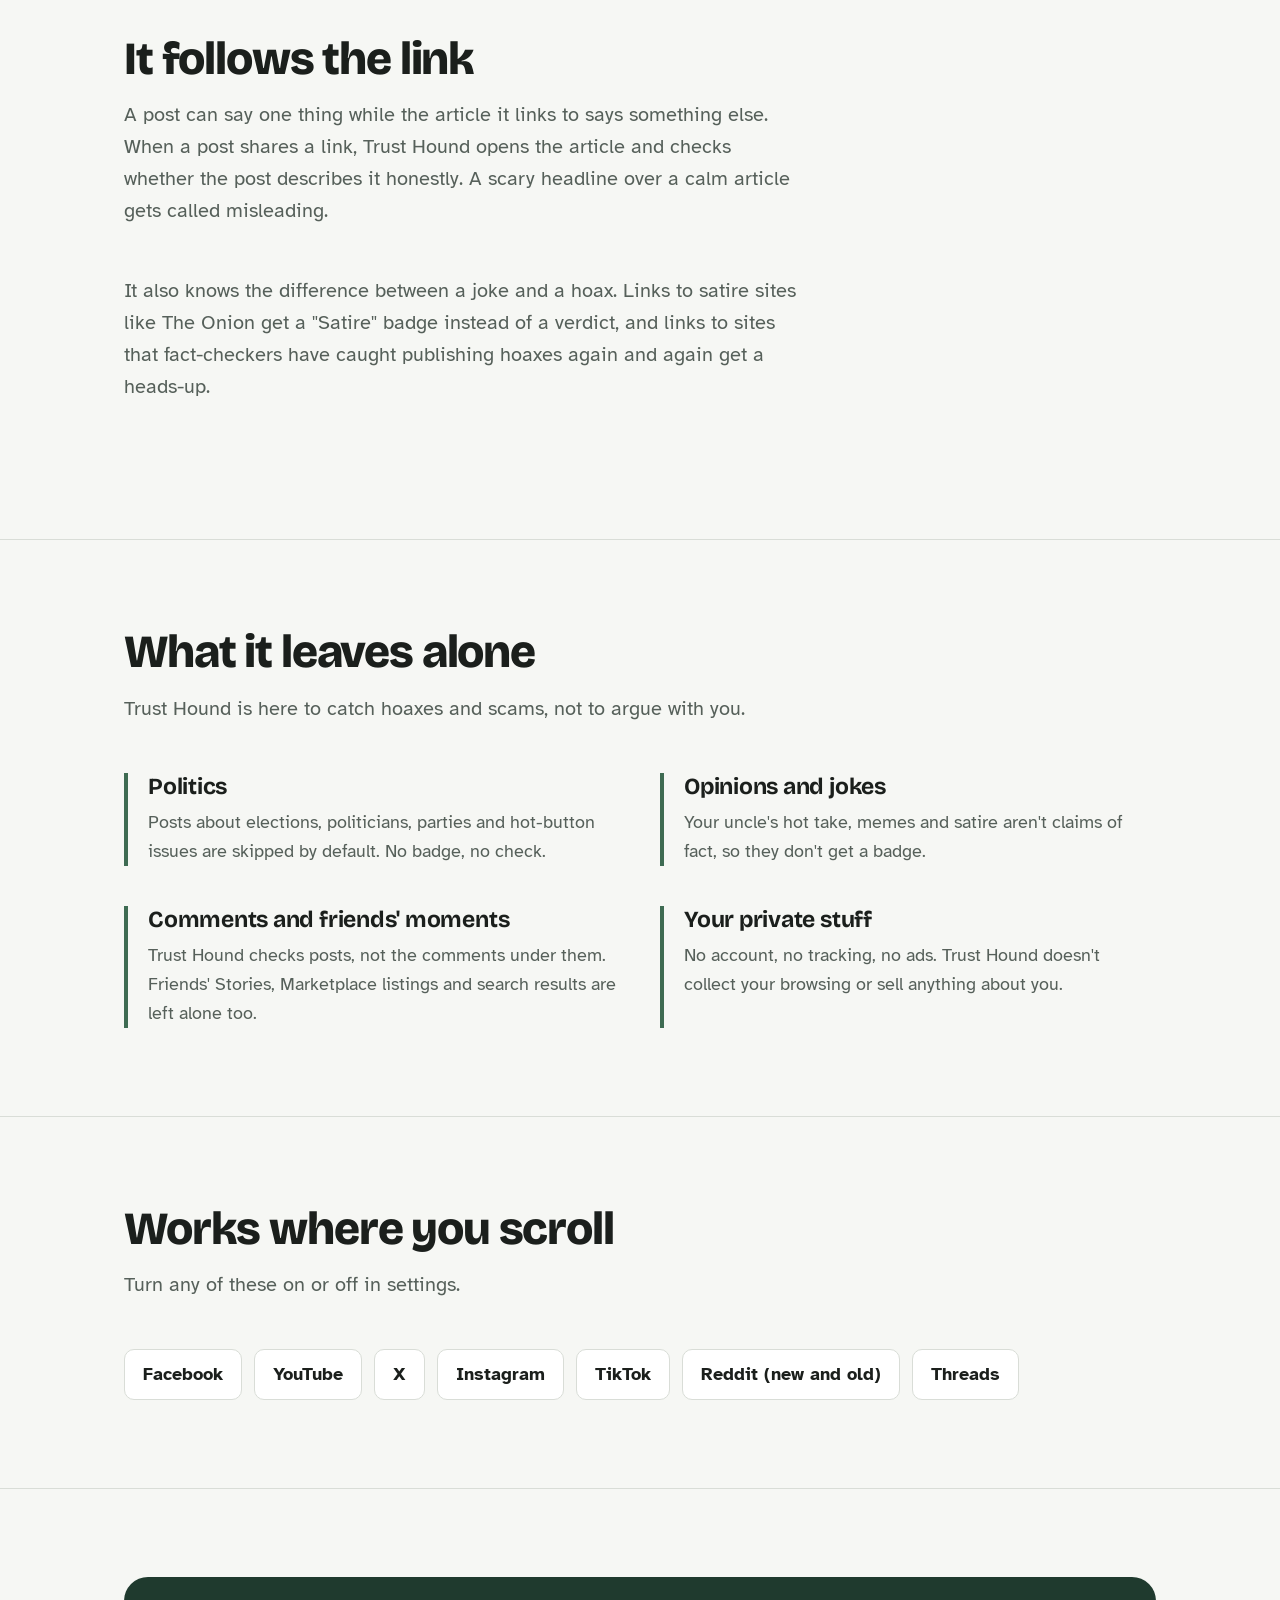
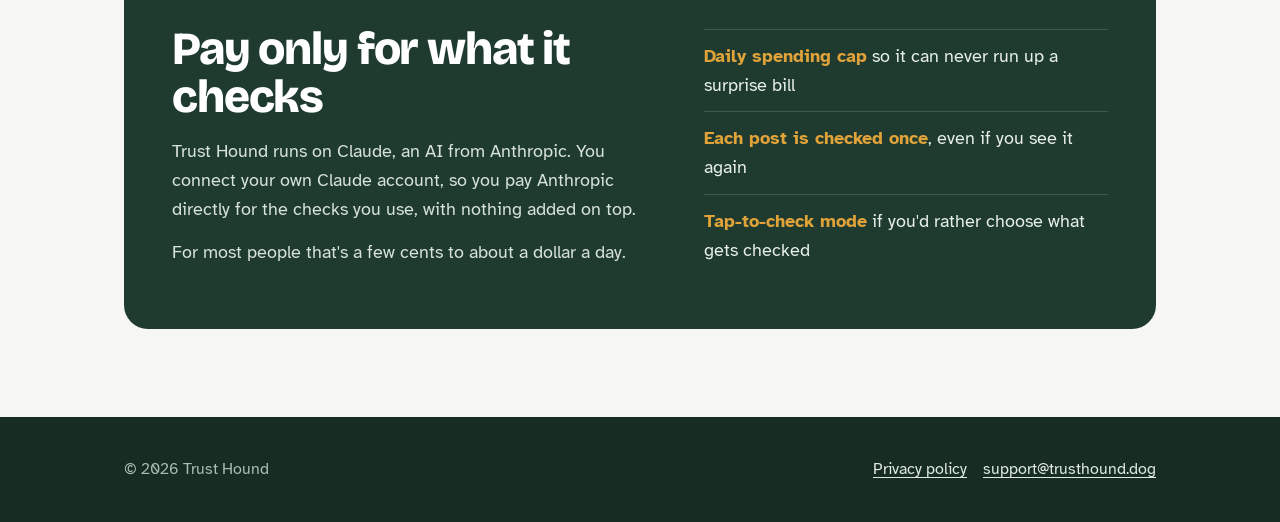
==== commit 8b87505e: "Site: in review at the Chrome Web Store" ====
--- a/index.html
+++ b/index.html
@@ -33,7 +33,7 @@
         <h1>Your feed's loyal watchdog.</h1>
         <p class="lede">Trust Hound reads along while you scroll Facebook, X, YouTube and more. When a post or video makes a claim that doesn't hold up, it puts a badge on it, with the sources so you can see for yourself.</p>
         <a class="cta" href="mailto:support@trusthound.dog?subject=Tell%20me%20when%20Trust%20Hound%20launches">Tell me when it launches</a>
-        <span class="cta-note">Coming soon to the Chrome Web Store.</span>
+        <span class="cta-note">In review at the Chrome Web Store. Launching soon.</span>
       </div>
 
       <div class="demo">
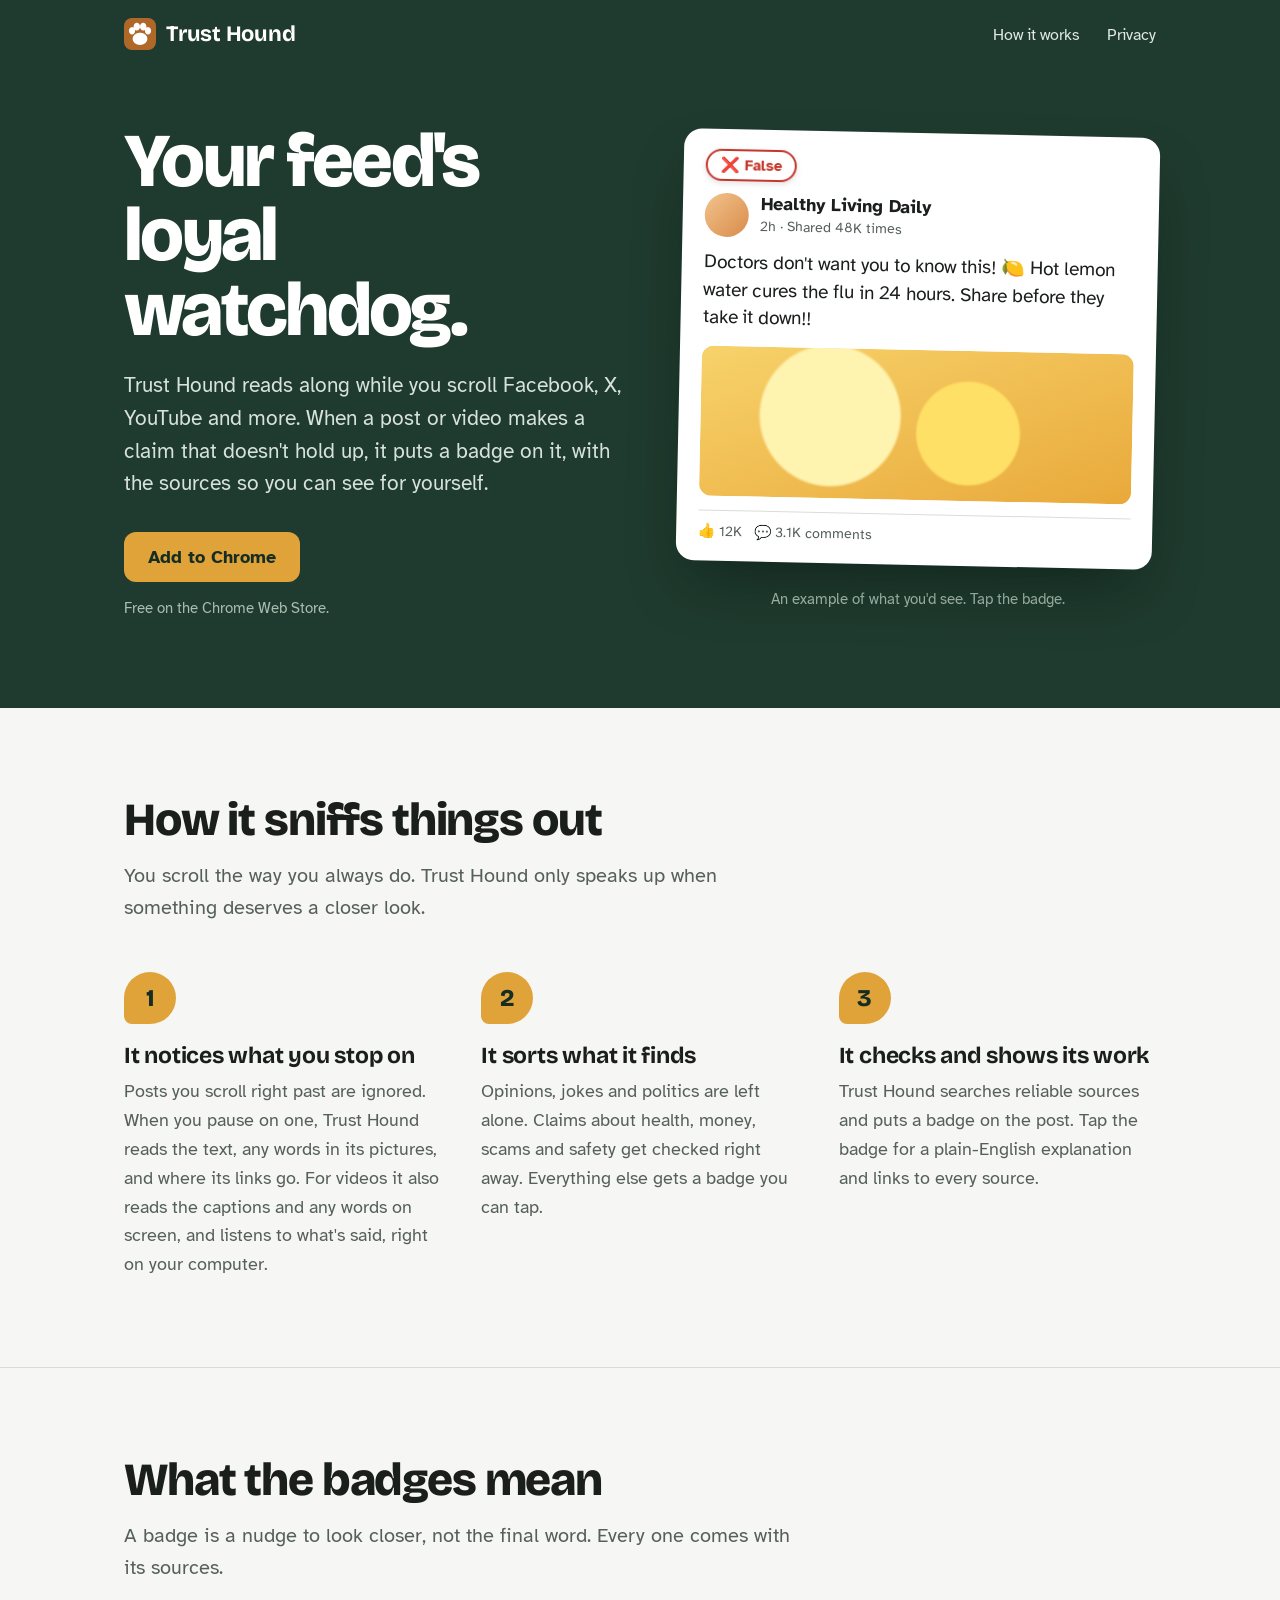
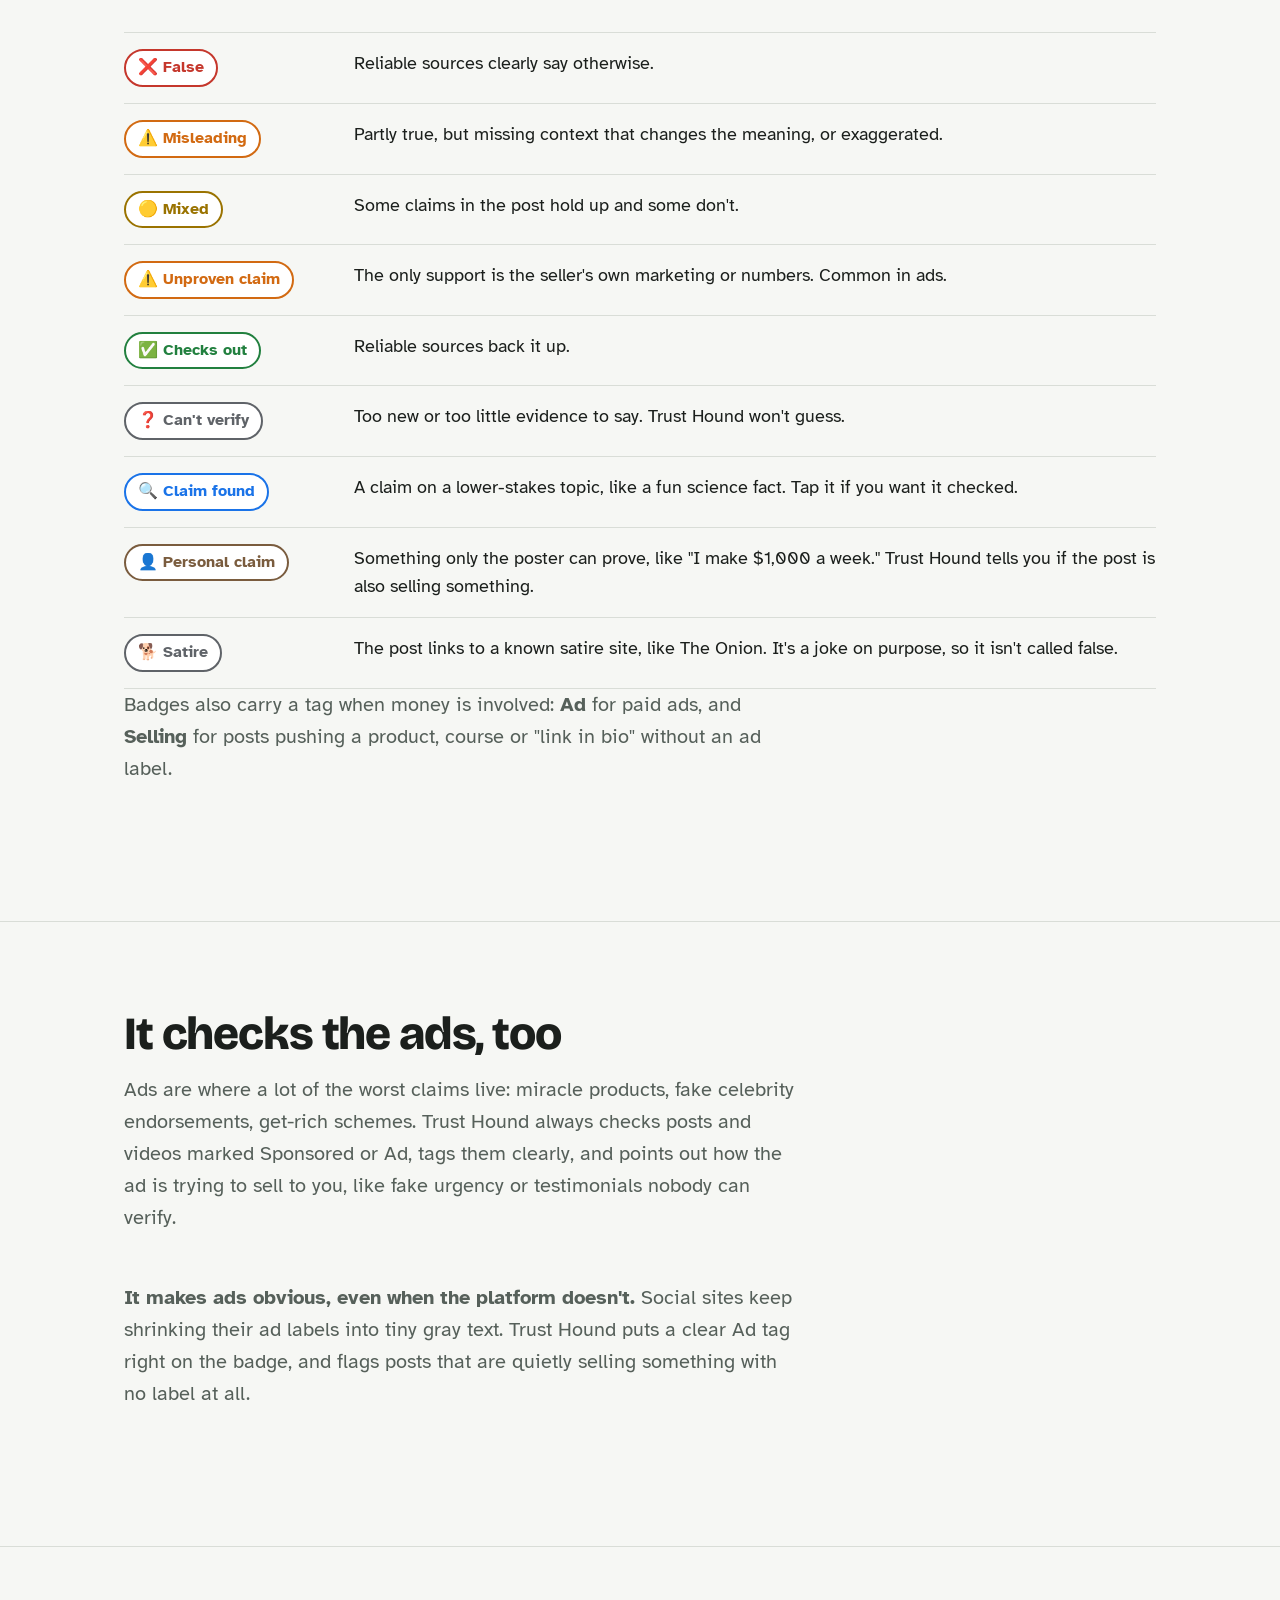
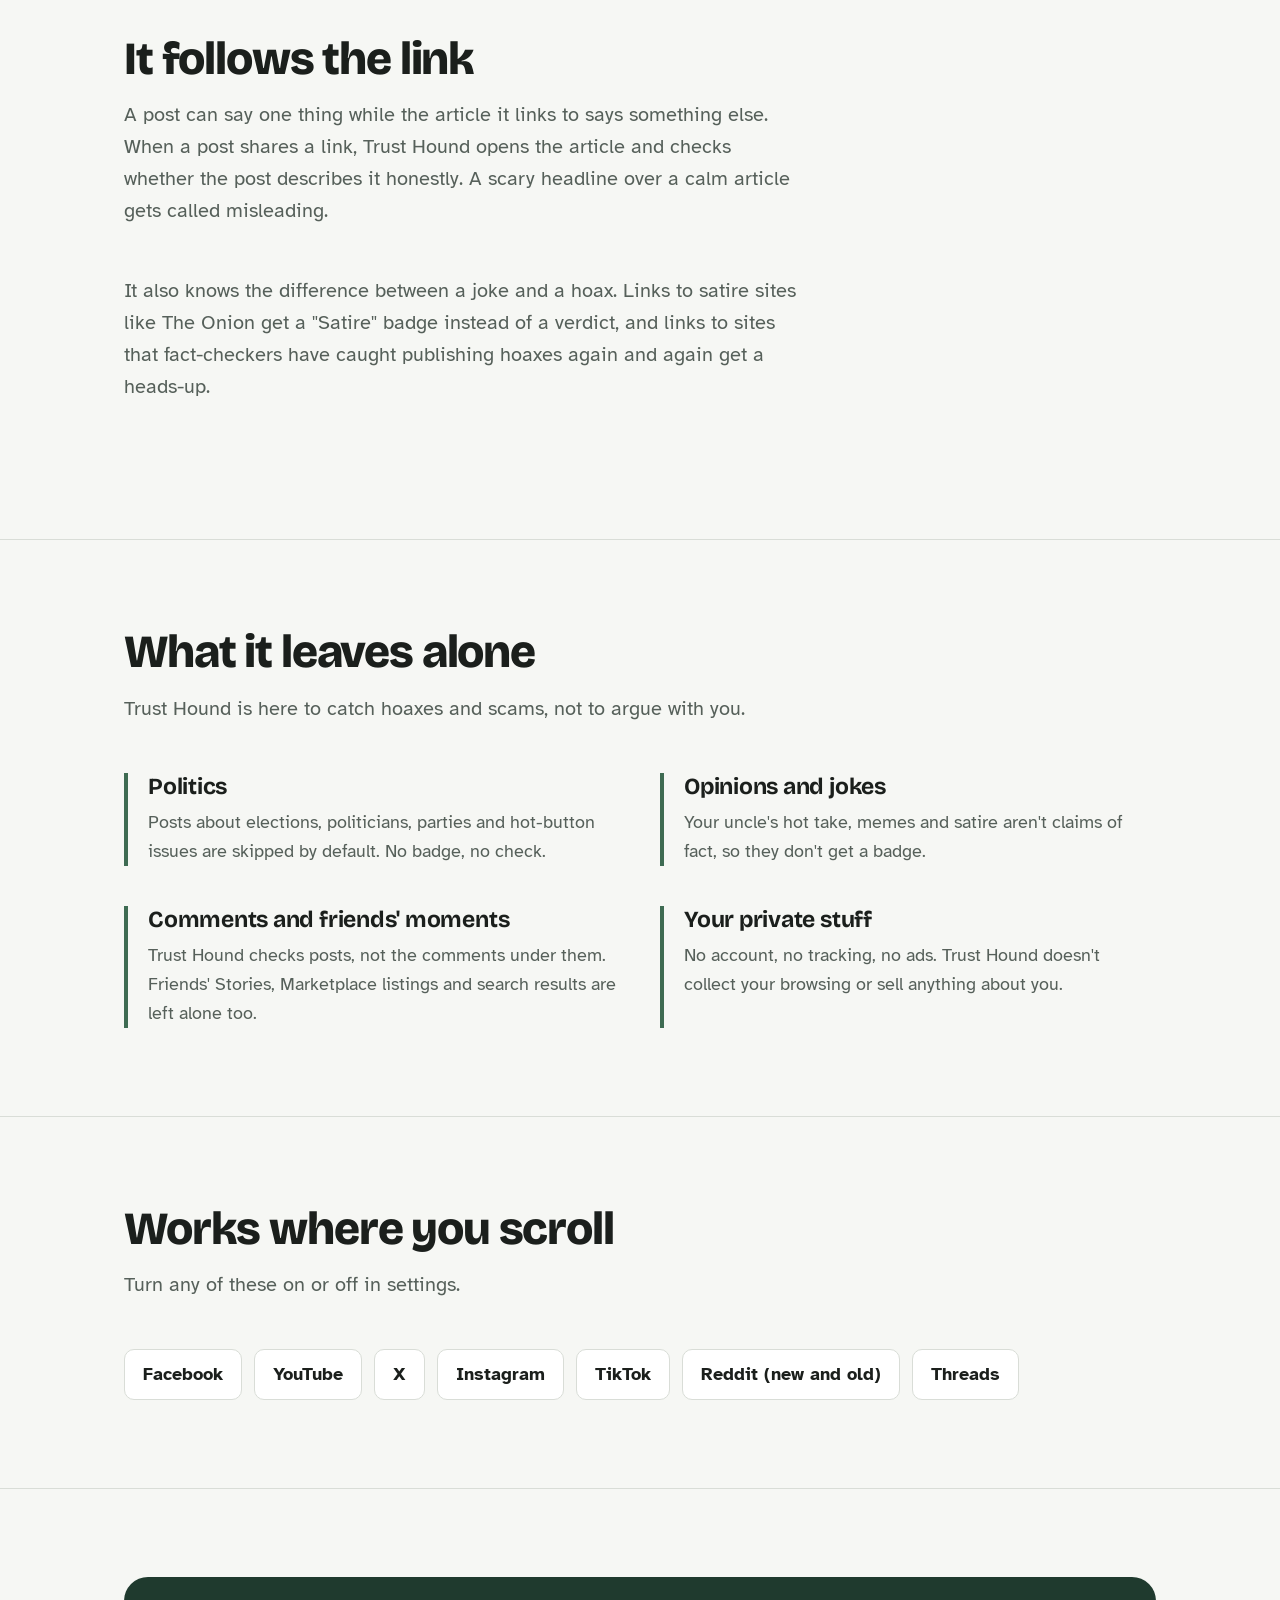
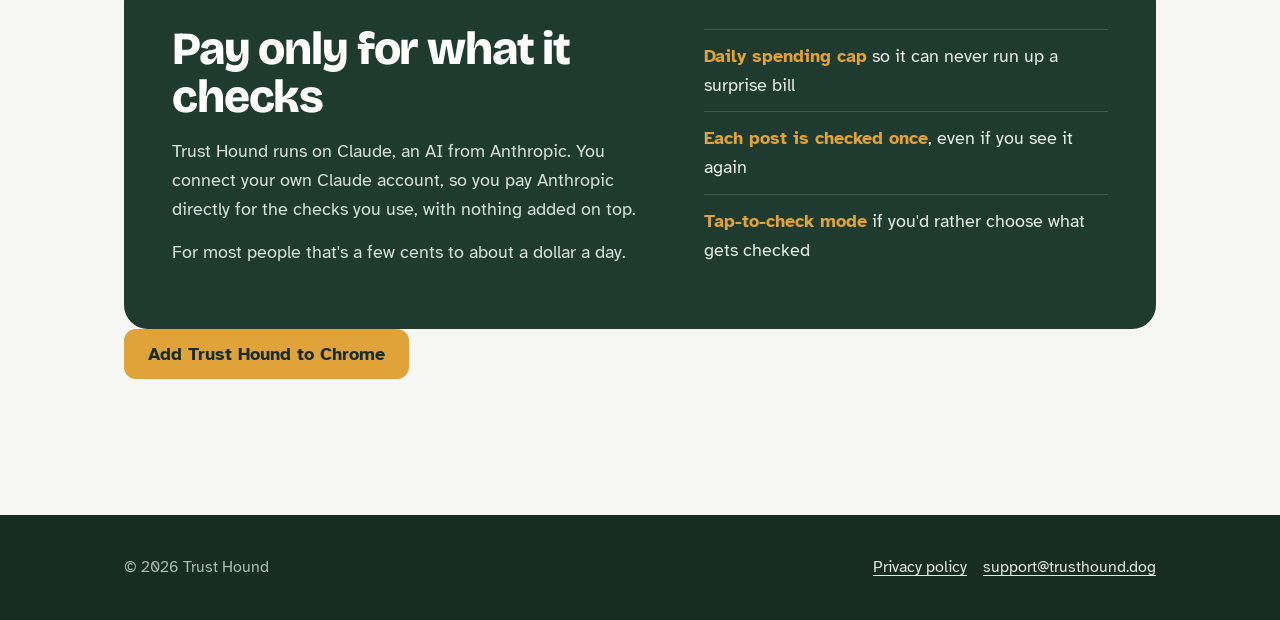
==== commit 91483834: "Add files via upload" ====
--- a/index.html
+++ b/index.html
@@ -32,8 +32,8 @@
       <div>
         <h1>Your feed's loyal watchdog.</h1>
         <p class="lede">Trust Hound reads along while you scroll Facebook, X, YouTube and more. When a post or video makes a claim that doesn't hold up, it puts a badge on it, with the sources so you can see for yourself.</p>
-        <a class="cta" href="mailto:support@trusthound.dog?subject=Tell%20me%20when%20Trust%20Hound%20launches">Tell me when it launches</a>
-        <span class="cta-note">In review at the Chrome Web Store. Launching soon.</span>
+        <a class="cta" href="https://chromewebstore.google.com/detail/nmeocdcplolojbgjfclkmijjjlehmcio">Add to Chrome</a>
+        <span class="cta-note">Free on the Chrome Web Store.</span>
       </div>
 
       <div class="demo">
@@ -165,6 +165,7 @@
           <li><strong>Tap-to-check mode</strong> if you'd rather choose what gets checked</li>
         </ul>
       </div>
+      <p class="intro"><a class="cta" href="https://chromewebstore.google.com/detail/nmeocdcplolojbgjfclkmijjjlehmcio">Add Trust Hound to Chrome</a></p>
     </div>
   </section>
 </main>
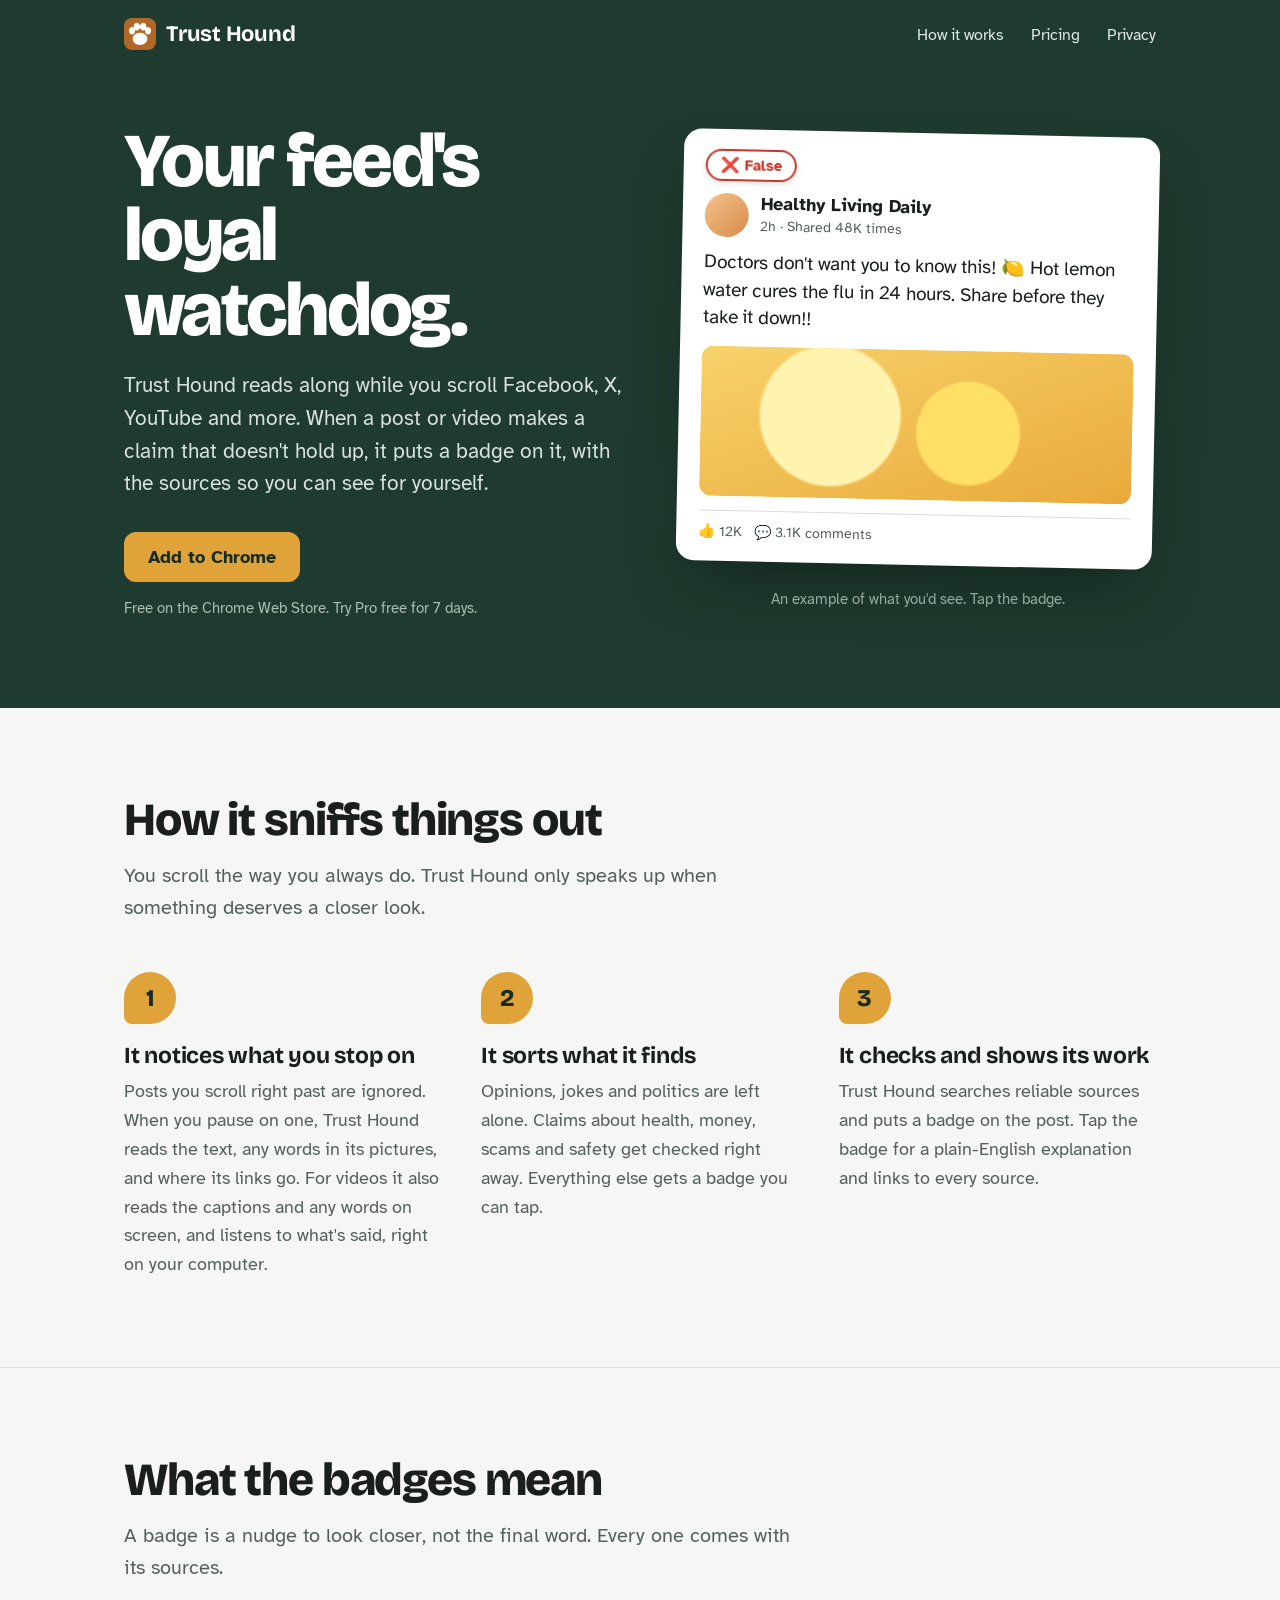
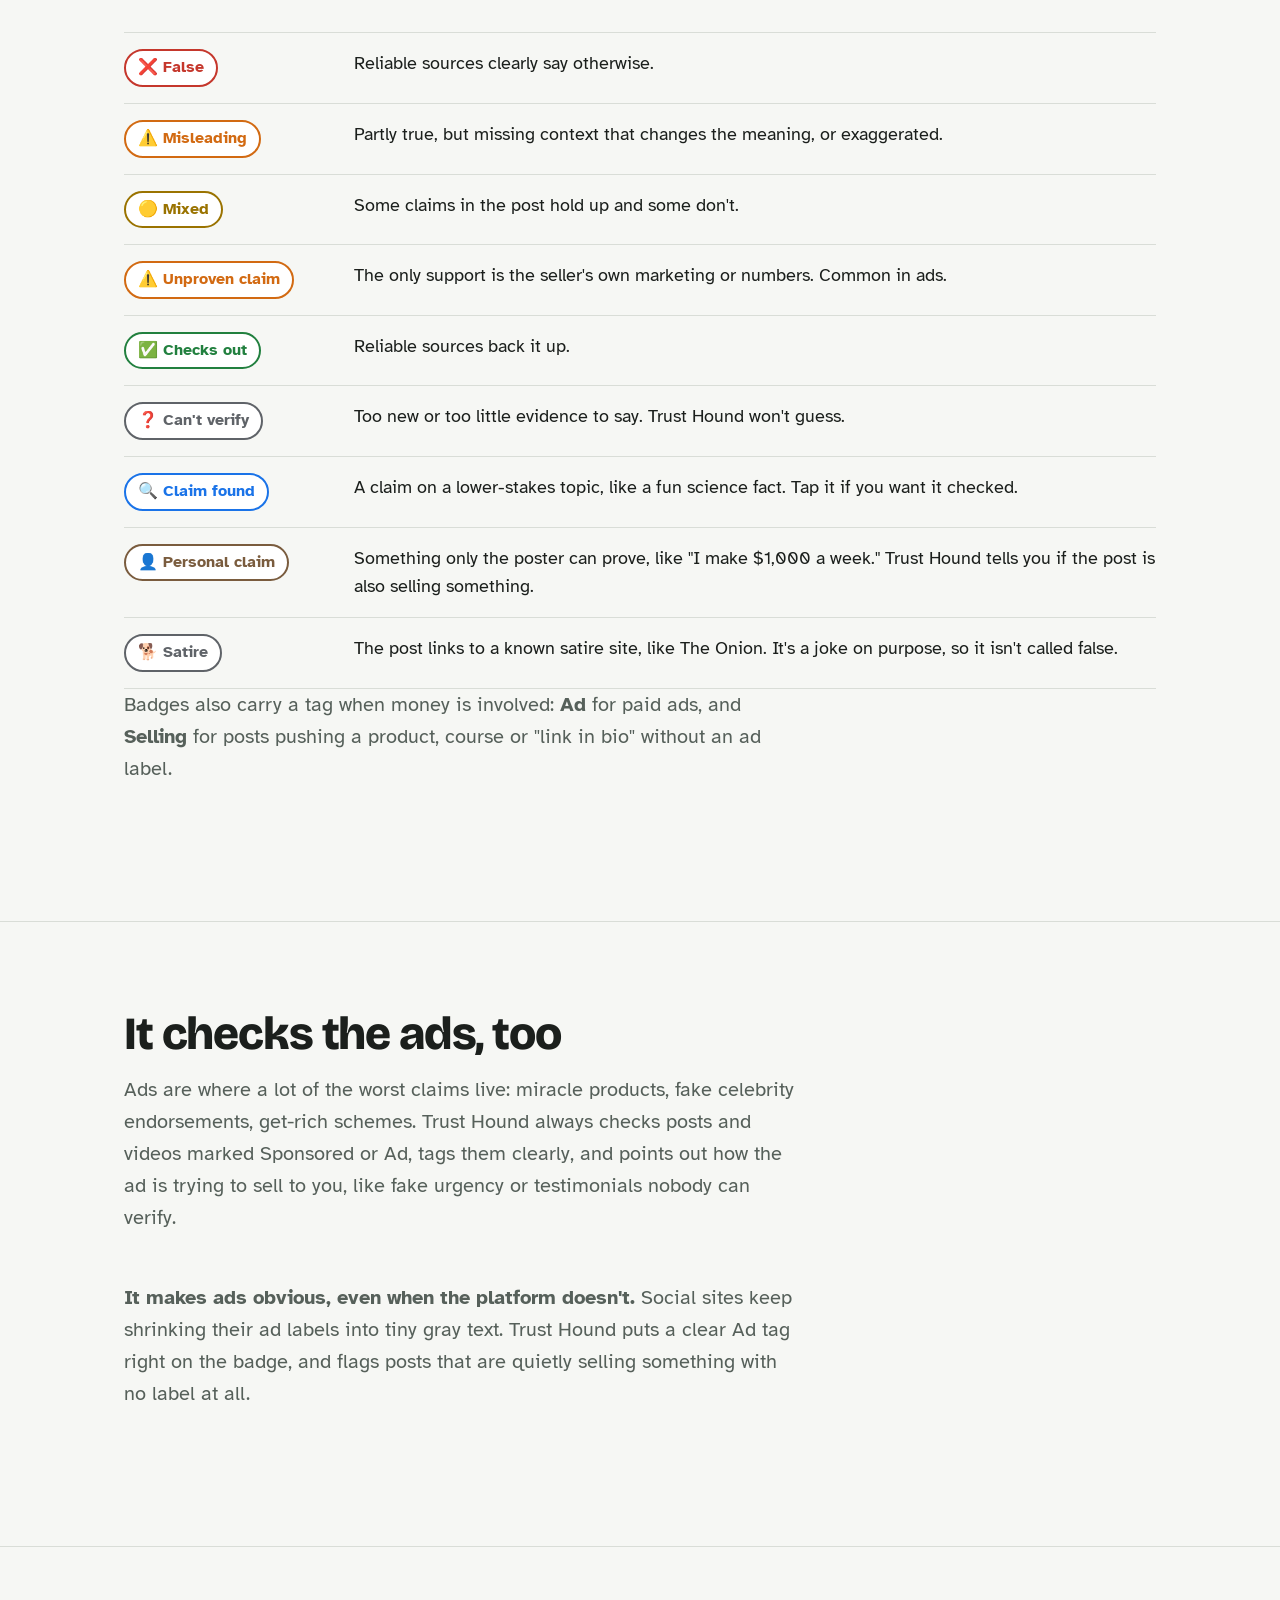
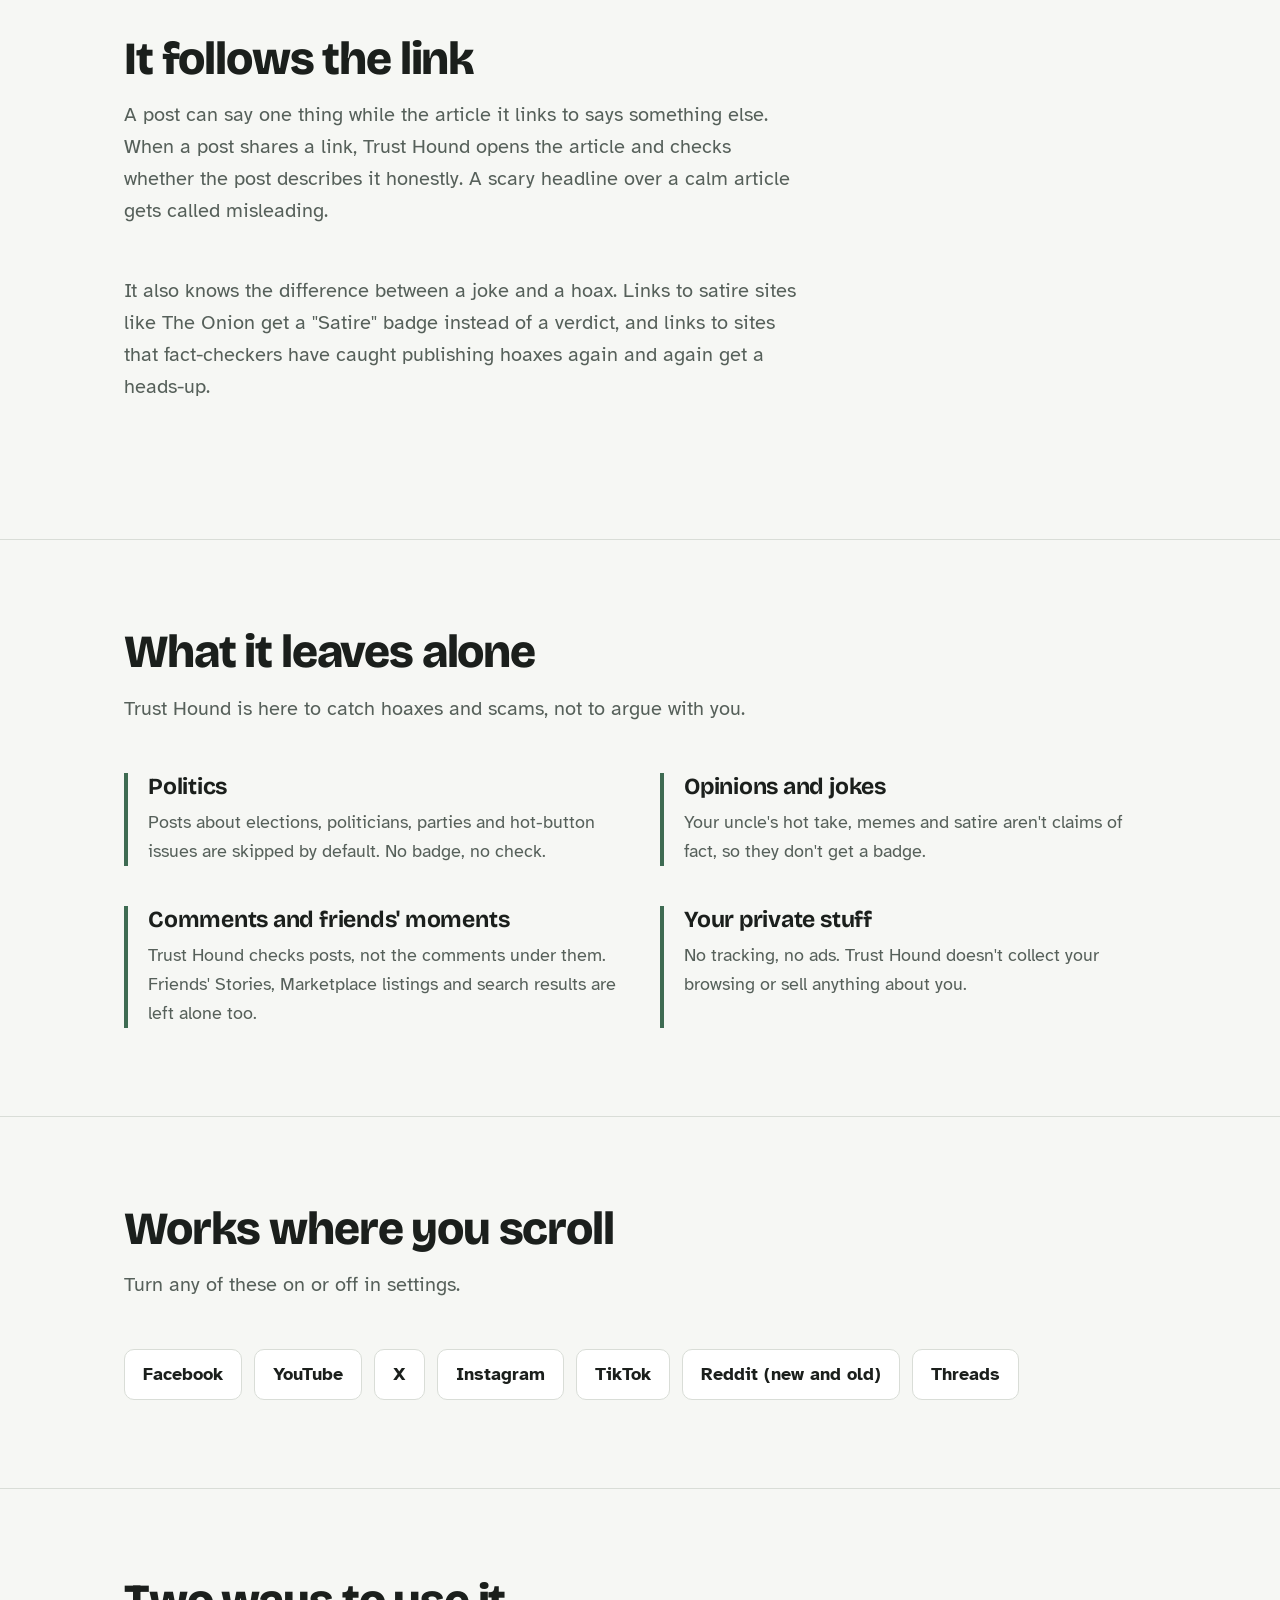
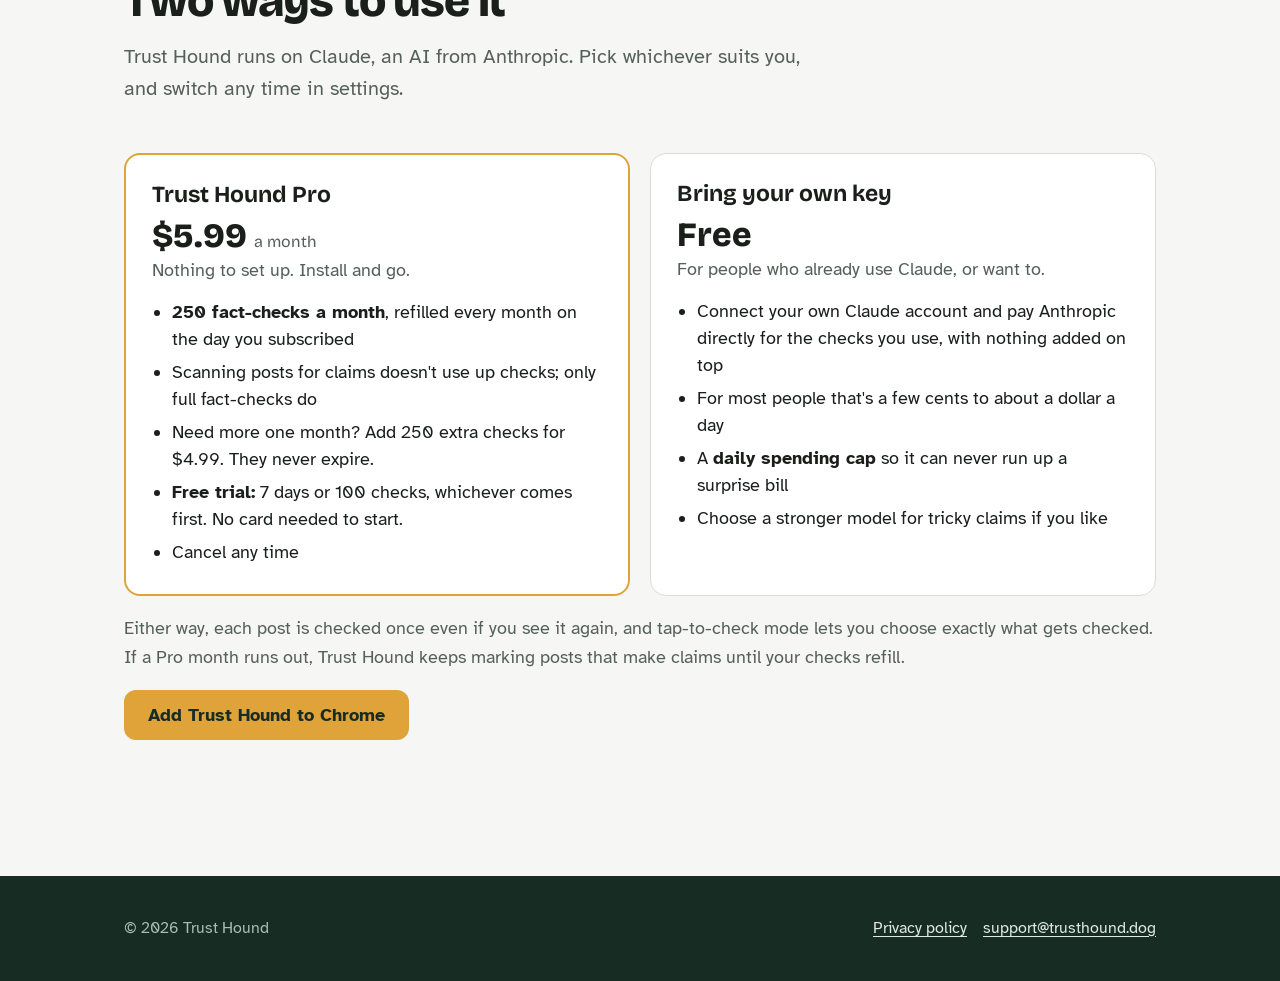
==== commit c22b95b1: "Site: Pro pricing section" ====
--- a/index.html
+++ b/index.html
@@ -21,6 +21,7 @@
     <a class="brand" href="/"><img src="icon128.png" alt="">Trust Hound</a>
     <nav>
       <a href="#how">How it works</a>
+      <a href="#pricing">Pricing</a>
       <a href="privacy.html">Privacy</a>
     </nav>
   </div>
@@ -33,7 +34,7 @@
         <h1>Your feed's loyal watchdog.</h1>
         <p class="lede">Trust Hound reads along while you scroll Facebook, X, YouTube and more. When a post or video makes a claim that doesn't hold up, it puts a badge on it, with the sources so you can see for yourself.</p>
         <a class="cta" href="https://chromewebstore.google.com/detail/nmeocdcplolojbgjfclkmijjjlehmcio">Add to Chrome</a>
-        <span class="cta-note">Free on the Chrome Web Store.</span>
+        <span class="cta-note">Free on the Chrome Web Store. Try Pro free for 7 days.</span>
       </div>
 
       <div class="demo">
@@ -135,7 +136,7 @@
         </div>
         <div>
           <h3>Your private stuff</h3>
-          <p>No account, no tracking, no ads. Trust Hound doesn't collect your browsing or sell anything about you.</p>
+          <p>No tracking, no ads. Trust Hound doesn't collect your browsing or sell anything about you.</p>
         </div>
       </div>
     </div>
@@ -151,20 +152,36 @@
     </div>
   </section>
 
-  <section class="block">
-    <div class="wrap">
-      <div class="key">
-        <div>
-          <h2>Pay only for what it checks</h2>
-          <p>Trust Hound runs on Claude, an AI from Anthropic. You connect your own Claude account, so you pay Anthropic directly for the checks you use, with nothing added on top.</p>
-          <p>For most people that's a few cents to about a dollar a day.</p>
-        </div>
-        <ul>
-          <li><strong>Daily spending cap</strong> so it can never run up a surprise bill</li>
-          <li><strong>Each post is checked once</strong>, even if you see it again</li>
-          <li><strong>Tap-to-check mode</strong> if you'd rather choose what gets checked</li>
-        </ul>
-      </div>
+  <section class="block" id="pricing">
+    <div class="wrap">
+      <h2>Two ways to use it</h2>
+      <p class="intro">Trust Hound runs on Claude, an AI from Anthropic. Pick whichever suits you, and switch any time in settings.</p>
+      <div class="plans">
+        <div class="plan-card featured">
+          <h3>Trust Hound Pro</h3>
+          <div class="price">$5.99 <small>a month</small></div>
+          <p class="tagline">Nothing to set up. Install and go.</p>
+          <ul>
+            <li><strong>250 fact-checks a month</strong>, refilled every month on the day you subscribed</li>
+            <li>Scanning posts for claims doesn't use up checks; only full fact-checks do</li>
+            <li>Need more one month? Add 250 extra checks for $4.99. They never expire.</li>
+            <li><strong>Free trial:</strong> 7 days or 100 checks, whichever comes first. No card needed to start.</li>
+            <li>Cancel any time</li>
+          </ul>
+        </div>
+        <div class="plan-card">
+          <h3>Bring your own key</h3>
+          <div class="price">Free</div>
+          <p class="tagline">For people who already use Claude, or want to.</p>
+          <ul>
+            <li>Connect your own Claude account and pay Anthropic directly for the checks you use, with nothing added on top</li>
+            <li>For most people that's a few cents to about a dollar a day</li>
+            <li>A <strong>daily spending cap</strong> so it can never run up a surprise bill</li>
+            <li>Choose a stronger model for tricky claims if you like</li>
+          </ul>
+        </div>
+      </div>
+      <p class="plans-note">Either way, each post is checked once even if you see it again, and tap-to-check mode lets you choose exactly what gets checked. If a Pro month runs out, Trust Hound keeps marking posts that make claims until your checks refill.</p>
       <p class="intro"><a class="cta" href="https://chromewebstore.google.com/detail/nmeocdcplolojbgjfclkmijjjlehmcio">Add Trust Hound to Chrome</a></p>
     </div>
   </section>
--- a/style.css
+++ b/style.css
@@ -183,3 +183,17 @@
   .wrap { padding: 0 16px; }
   .bar nav a:first-child { display: none; }
 }
+.doc h3 { font-size: 20px; margin: 28px 0 8px; }
+
+/* Pricing */
+.plans { display: grid; grid-template-columns: repeat(2, minmax(0, 1fr)); gap: 20px; margin-top: 24px; }
+@media (max-width: 760px) { .plans { grid-template-columns: 1fr; } }
+.plan-card { background: #fff; border: 1px solid var(--line); border-radius: 16px; padding: 26px 26px 22px; }
+.plan-card.featured { border: 2px solid var(--brass); }
+.plan-card h3 { font: 700 23px/1.2 var(--display); margin: 0 0 6px; }
+.plan-card .price { font: 800 34px/1.1 var(--display); margin: 8px 0 2px; }
+.plan-card .price small { font-size: 16px; font-weight: 400; font-family: inherit; color: var(--muted); }
+.plan-card .tagline { color: var(--muted); margin: 0 0 14px; }
+.plan-card ul { padding-left: 20px; margin: 0; }
+.plan-card li { margin: 6px 0; line-height: 1.5; }
+.plans-note { color: var(--muted); margin-top: 18px; }
